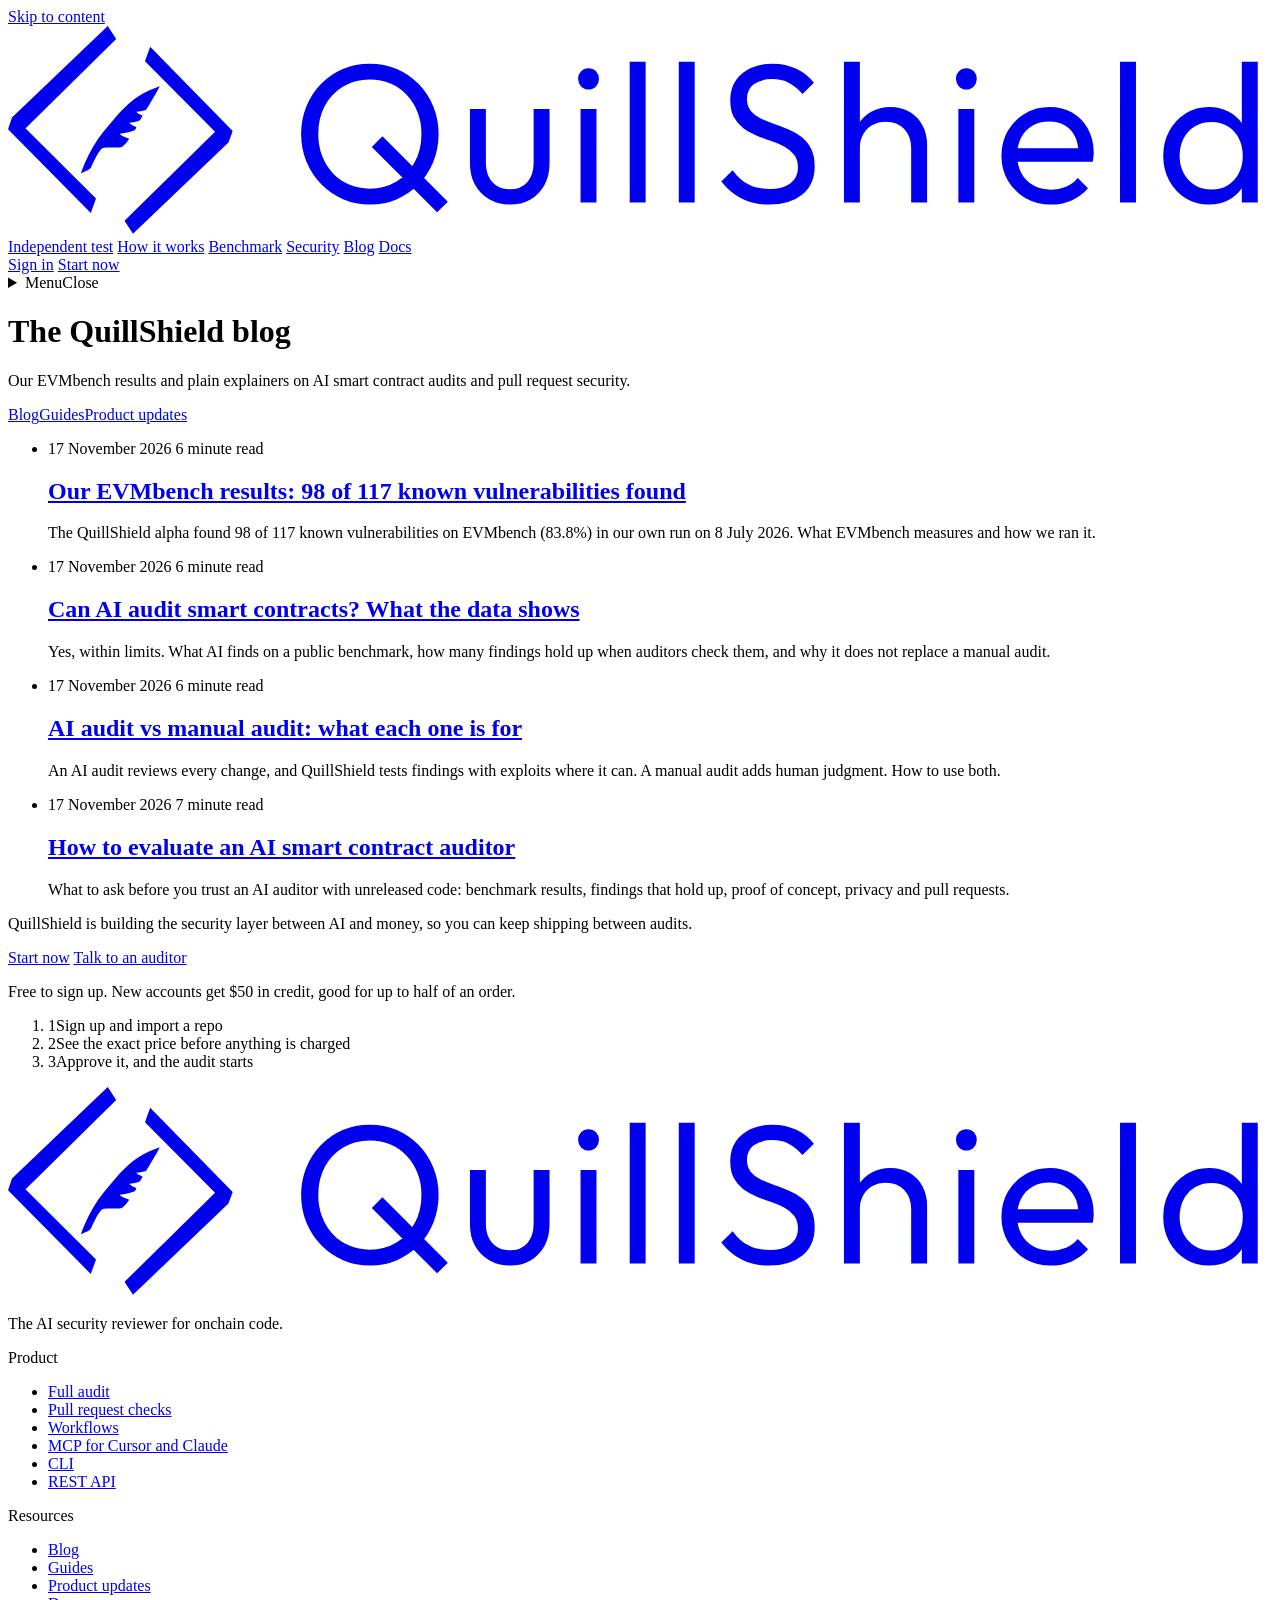
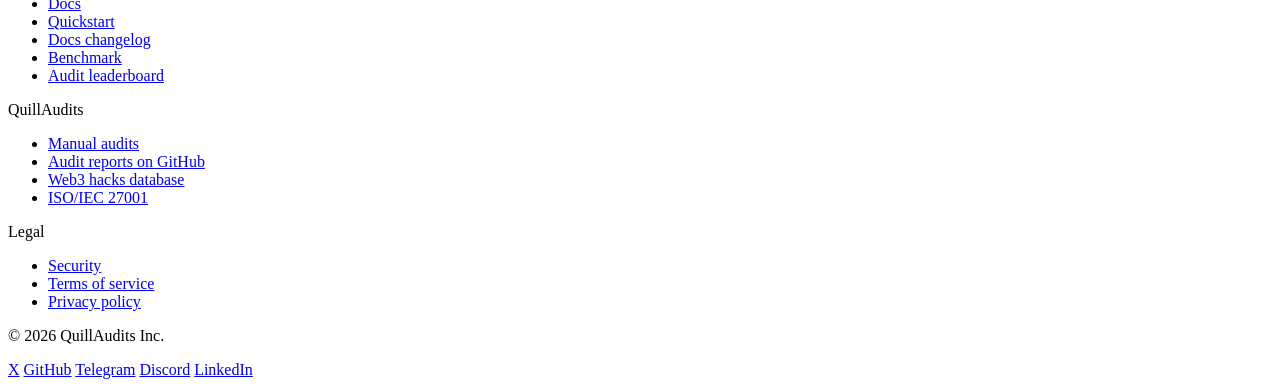
==== blog/index.html @ cb03ad5e "v12: add blog index and feed" ====
<!doctype html>
<html lang="en">
<head>
<meta charset="utf-8">
<meta name="viewport" content="width=device-width, initial-scale=1">
<title>QuillShield blog: benchmark results and security notes</title>
<meta name="description" content="Our EVMbench results and plain explainers on AI smart contract audits and pull request security, from the team that builds QuillShield.">
<link rel="canonical" href="https://shield.quillaudits.com/blog/">
<meta name="robots" content="noindex">
<meta name="color-scheme" content="light">
<meta name="theme-color" content="#103DD3">
<meta property="og:type" content="website">
<meta property="og:site_name" content="QuillShield">
<meta property="og:locale" content="en_US">
<meta property="og:url" content="https://shield.quillaudits.com/blog/">
<meta property="og:title" content="QuillShield blog: benchmark results and security notes">
<meta property="og:description" content="Our EVMbench results and plain explainers on AI smart contract audits and pull request security, from the team that builds QuillShield.">
<meta property="og:image" content="https://rkg-eth.github.io/quillshield/og.png">
<meta property="og:image:type" content="image/png">
<meta property="og:image:width" content="1200">
<meta property="og:image:height" content="630">
<meta property="og:image:alt" content="QuillShield. The AI security reviewer for onchain code. AI agents that review every pull request, starting from a full audit.">
<meta name="twitter:card" content="summary_large_image">
<meta name="twitter:site" content="@QuillAudits_AI">
<meta name="twitter:title" content="QuillShield blog: benchmark results and security notes">
<meta name="twitter:description" content="Our EVMbench results and plain explainers on AI smart contract audits and pull request security, from the team that builds QuillShield.">
<meta name="twitter:image" content="https://rkg-eth.github.io/quillshield/og.png">
<meta name="twitter:image:alt" content="QuillShield. The AI security reviewer for onchain code. AI agents that review every pull request, starting from a full audit.">
<link rel="alternate" type="application/atom+xml" title="QuillShield blog" href="../blog/feed.xml">
<link rel="icon" href="../favicon.svg" type="image/svg+xml">
<link rel="icon" href="../favicon.ico" sizes="32x32">
<link rel="apple-touch-icon" href="../apple-touch-icon.png">
<link rel="preload" href="../archivo.woff2" as="font" type="font/woff2" crossorigin>
<link rel="stylesheet" href="../site.css?v=174dc19c">
<script type="application/ld+json">{"@context":"https://schema.org","@graph":[{"@type":"Blog","@id":"https://shield.quillaudits.com/blog/#blog","name":"QuillShield blog","url":"https://shield.quillaudits.com/blog/","publisher":{"@type":"Organization","@id":"https://www.quillaudits.com/#organization","name":"QuillAudits","url":"https://www.quillaudits.com/","logo":{"@type":"ImageObject","url":"https://www.quillaudits.com/logo/quillaudits-full.svg"}}}]}</script>
</head>
<body class="t-light">
<a class="skip" href="#main">Skip to content</a>

<header class="nav t-blue" id="nav">
  <div class="wrap nav__in">
    <a class="logo" href="../" aria-label="QuillShield home">
      <svg xmlns="http://www.w3.org/2000/svg" viewBox="0 0 146 24" fill="currentColor" role="img" aria-label="QuillShield"><path d="M25.4609 13.4607L14.4305 24L13.4551 22.5103L23.885 12.2317V12.1945L15.8187 4.07584L16.419 2.39999L25.9486 12.12L25.4609 13.4607Z"/><path d="M0.451573 10.5766L11.5151 0L12.4935 1.48966L2.03208 11.8055V11.8428L10.1604 19.9242L9.55829 21.6L0 11.9172L0.451573 10.5766Z"/><path d="M8.40918 17.04C8.52165 16.6432 8.67162 16.2861 8.82156 15.929C9.45892 14.5404 10.1251 13.3104 11.0624 12.1598C12.2996 10.6917 13.458 9.12869 15.0654 8.10365C15.7948 7.63846 16.7439 7.24918 17.5312 6.97145C17.4562 7.01112 17.5687 6.93178 17.5312 6.97145L17.1587 7.63846C16.6831 8.41385 16.3978 8.9954 15.9448 9.66015C15.9073 9.73949 15.8698 9.73949 15.7948 9.73949C15.4949 9.81884 15.1575 9.8982 14.8201 9.8982C14.9326 10.0569 15.12 10.1363 15.27 10.2156C15.345 10.2553 15.4949 10.2553 15.5324 10.3743C15.5324 10.4537 15.4199 10.5727 15.3825 10.6521C15.3075 10.8504 15.1575 10.9695 14.9701 11.0091C14.6701 11.0885 14.3702 11.1679 14.0328 11.1679C14.0328 11.2472 14.0703 11.2472 14.1078 11.2869C14.2952 11.4456 14.5202 11.5646 14.7451 11.644C14.8201 11.6837 14.8201 11.7233 14.7826 11.8027C14.7076 12.0011 14.5576 12.0804 14.3702 12.1201C13.8828 12.2788 13.3954 12.3978 12.908 12.4375H12.8706C12.983 12.5565 13.0955 12.6359 13.208 12.7153C13.4329 12.8343 13.6579 12.9136 13.9203 12.993C13.9578 12.993 13.9953 13.0327 13.9578 13.0723C13.7703 13.3501 13.5829 13.6278 13.3205 13.8262C13.133 14.0246 12.908 14.0246 12.6456 14.0246H11.7833C11.5584 14.0246 11.3335 14.0246 11.1085 14.0642C10.921 14.1039 10.7711 14.1833 10.6586 14.342C10.2837 14.7784 10.0588 15.3339 9.79634 15.8497L9.68386 16.0877C9.60887 16.4052 9.42142 16.5639 9.15898 16.6829C8.93405 16.7226 8.67162 16.8813 8.40918 17.04Z"/><path d="M41.829 20.629Q40.145 20.629 38.696 20.001Q37.246 19.372 36.158 18.252Q35.07 17.131 34.462 15.648Q33.854 14.165 33.854 12.465Q33.854 10.756 34.458 9.285Q35.062 7.814 36.142 6.702Q37.223 5.589 38.661 4.968Q40.1 4.347 41.783 4.347Q43.466 4.347 44.909 4.968Q46.351 5.589 47.435 6.702Q48.518 7.814 49.126 9.296Q49.735 10.779 49.735 12.488Q49.735 14.188 49.131 15.671Q48.527 17.154 47.446 18.263Q46.366 19.372 44.931 20.001Q43.497 20.629 41.829 20.629ZM49.569 21.525 42.02 13.977 43.251 12.746 50.8 20.294ZM41.783 18.788Q43.529 18.788 44.87 17.97Q46.211 17.151 46.982 15.724Q47.754 14.297 47.754 12.465Q47.754 11.103 47.31 9.958Q46.867 8.813 46.065 7.964Q45.264 7.115 44.177 6.651Q43.091 6.188 41.783 6.188Q40.051 6.188 38.71 6.995Q37.369 7.802 36.602 9.218Q35.834 10.633 35.834 12.465Q35.834 13.828 36.278 14.991Q36.722 16.155 37.516 17.001Q38.311 17.847 39.404 18.318Q40.497 18.788 41.783 18.788Z M57.955 20.629Q56.623 20.629 55.576 20.024Q54.528 19.418 53.943 18.35Q53.357 17.281 53.357 15.873V9.58H55.198V15.794Q55.198 16.733 55.53 17.423Q55.862 18.113 56.489 18.492Q57.116 18.871 57.959 18.871Q59.243 18.871 59.977 18.043Q60.711 17.214 60.711 15.794V9.58H62.552V15.874Q62.552 17.283 61.966 18.358Q61.381 19.432 60.346 20.031Q59.31 20.629 57.955 20.629Z M66.131 20.4V9.58H67.972V20.4ZM67.047 7.333Q66.535 7.333 66.193 6.975Q65.851 6.617 65.851 6.105Q65.851 5.584 66.193 5.234Q66.535 4.885 67.047 4.885Q67.583 4.885 67.922 5.234Q68.261 5.584 68.261 6.105Q68.261 6.617 67.922 6.975Q67.583 7.333 67.047 7.333Z M71.809 20.4V4.118H73.65V20.4Z M77.479 20.4V4.118H79.319V20.4Z M87.914 20.629Q86.056 20.629 84.728 19.938Q83.4 19.246 82.389 17.961L83.703 16.656Q84.479 17.746 85.507 18.293Q86.534 18.84 87.988 18.84Q89.454 18.84 90.351 18.187Q91.249 17.535 91.249 16.384Q91.249 15.471 90.824 14.894Q90.399 14.317 89.702 13.946Q89.005 13.576 88.17 13.287Q87.336 12.998 86.501 12.666Q85.667 12.333 84.97 11.834Q84.273 11.334 83.848 10.546Q83.423 9.757 83.423 8.538Q83.423 7.23 84.061 6.294Q84.699 5.358 85.804 4.852Q86.909 4.347 88.306 4.347Q89.852 4.347 91.07 4.948Q92.288 5.549 93.084 6.554L91.77 7.859Q91.048 7.003 90.21 6.57Q89.371 6.136 88.263 6.136Q86.935 6.136 86.143 6.737Q85.352 7.338 85.352 8.415Q85.352 9.259 85.777 9.783Q86.202 10.307 86.899 10.659Q87.596 11.011 88.431 11.299Q89.265 11.586 90.099 11.93Q90.934 12.273 91.631 12.799Q92.328 13.324 92.753 14.15Q93.178 14.976 93.178 16.232Q93.178 18.308 91.758 19.468Q90.338 20.629 87.914 20.629Z M104.323 20.4V14.074Q104.323 12.743 103.518 11.904Q102.712 11.065 101.41 11.065Q100.524 11.065 99.846 11.45Q99.168 11.835 98.783 12.511Q98.398 13.186 98.398 14.065L97.602 13.619Q97.602 12.385 98.165 11.425Q98.727 10.464 99.707 9.908Q100.688 9.351 101.927 9.351Q103.167 9.351 104.124 9.909Q105.082 10.467 105.623 11.453Q106.164 12.439 106.164 13.73V20.4ZM96.557 20.4V4.118H98.398V20.4Z M109.775 20.4V9.58H111.616V20.4ZM110.691 7.333Q110.179 7.333 109.837 6.975Q109.495 6.617 109.495 6.105Q109.495 5.584 109.837 5.234Q110.179 4.885 110.691 4.885Q111.226 4.885 111.566 5.234Q111.905 5.584 111.905 6.105Q111.905 6.617 111.566 6.975Q111.226 7.333 110.691 7.333Z M120.457 20.629Q118.834 20.629 117.543 19.893Q116.252 19.158 115.502 17.874Q114.752 16.59 114.752 14.981Q114.752 13.381 115.486 12.109Q116.22 10.836 117.488 10.094Q118.756 9.351 120.319 9.351Q121.811 9.351 122.956 10.031Q124.101 10.71 124.755 11.904Q125.409 13.098 125.409 14.635Q125.409 14.841 125.383 15.093Q125.357 15.345 125.297 15.671H116.043V14.134H124.31L123.645 14.709Q123.651 13.573 123.248 12.757Q122.844 11.941 122.094 11.493Q121.344 11.045 120.282 11.045Q119.166 11.045 118.331 11.531Q117.497 12.016 117.034 12.88Q116.572 13.745 116.572 14.921Q116.572 16.115 117.057 17.014Q117.543 17.912 118.427 18.409Q119.312 18.906 120.477 18.906Q121.418 18.906 122.217 18.565Q123.016 18.224 123.571 17.558L124.753 18.754Q123.986 19.659 122.863 20.144Q121.739 20.629 120.457 20.629Z M128.45 20.4V4.118H130.291V20.4Z M138.714 20.629Q137.217 20.629 136.024 19.887Q134.831 19.144 134.136 17.871Q133.441 16.599 133.441 15.01Q133.441 13.398 134.135 12.124Q134.829 10.851 136.025 10.101Q137.22 9.351 138.714 9.351Q139.93 9.351 140.917 9.85Q141.903 10.35 142.531 11.246Q143.159 12.142 143.254 13.324V16.647Q143.151 17.812 142.538 18.713Q141.926 19.613 140.937 20.121Q139.948 20.629 138.714 20.629ZM139.023 18.891Q140.099 18.891 140.908 18.392Q141.716 17.893 142.172 17.016Q142.627 16.138 142.627 14.998Q142.627 13.836 142.166 12.96Q141.705 12.084 140.894 11.586Q140.082 11.088 139.004 11.088Q137.927 11.088 137.105 11.588Q136.283 12.087 135.808 12.965Q135.333 13.843 135.333 14.99Q135.333 16.129 135.806 17.013Q136.278 17.897 137.115 18.394Q137.951 18.891 139.023 18.891ZM144.359 20.4H142.518V17.497L142.876 14.844L142.518 12.23V4.118H144.359Z"/></svg>
    </a>
    <nav class="nav__links" aria-label="Primary">
      <a href="../#findings">Independent test</a>
      <a href="../#how">How it works</a>
      <a href="../#benchmark">Benchmark</a>
      <a href="../#code">Security</a>
      <a href="../blog/" aria-current="page">Blog</a>
      <a class="ext" href="https://www.quillaudits.com/quillshield" target="_blank" rel="noopener" title="Opens in a new tab">Docs</a>
    </nav>
    <div class="nav__cta">
      <a class="nav__signin" href="https://shield.quillaudits.com/login">Sign in</a>
      <a class="btn btn--primary btn--sm" href="https://shield.quillaudits.com/register">Start now</a>
      <details class="menu">
        <summary><span class="menu__lab">Menu</span><span class="menu__lab menu__lab--x">Close</span></summary>
        <nav class="menu__panel" aria-label="Primary">
          <a class="menu__start" href="https://shield.quillaudits.com/register">Start now</a>
          <a href="../#findings">Independent test</a>
          <a href="../#how">How it works</a>
          <a href="../#benchmark">Benchmark</a>
          <a href="../#code">Security</a>
          <a href="../blog/" aria-current="page">Blog</a>
          <a class="ext" href="https://www.quillaudits.com/quillshield" target="_blank" rel="noopener" title="Opens in a new tab">Docs</a>
          <a class="ext" href="https://calendly.com/akshadh-a-quillaudits/30min" target="_blank" rel="noopener" title="Opens in a new tab">Talk to an auditor</a>
          <a class="menu__signin" href="https://shield.quillaudits.com/login">Sign in</a>
        </nav>
      </details>
    </div>
  </div>
</header>
<script>
(function(){
  var d=document, m=d.querySelector('.menu');
  if(!m){return}
  var s=m.querySelector('summary');
  function shut(back){if(m.open){m.open=false;if(back){s.focus()}}}
  /* the phone menu closes after a choice, on Escape, on a press outside it and when focus leaves it */
  m.addEventListener('click',function(e){if(e.target.closest('.menu__panel a')){shut()}});
  d.addEventListener('keydown',function(e){if(e.key==='Escape'&&m.open){shut(true)}});
  d.addEventListener('pointerdown',function(e){if(m.open&&!m.contains(e.target)){shut()}});
  m.addEventListener('focusout',function(e){if(m.open&&e.relatedTarget&&!m.contains(e.relatedTarget)){shut()}});
  /* a table or a code block is a Tab stop only while it scrolls sideways */
  d.addEventListener('DOMContentLoaded',function(){
    var sc=[].slice.call(d.querySelectorAll('.tscroll,.prose pre'));
    function tab(){sc.forEach(function(x){if(x.scrollWidth>x.clientWidth+1){x.setAttribute('tabindex','0')}else{x.removeAttribute('tabindex')}})}
    if(sc.length){tab();window.addEventListener('resize',tab);if(d.fonts&&d.fonts.ready){d.fonts.ready.then(tab)}}
  });
})();
</script>

<main id="main">
<header class="phead t-blue">
  <div class="wrap">
    <h1>The QuillShield blog</h1>
    <p class="lede">Our EVMbench results and plain explainers on AI smart contract audits and pull request security.</p>
  </div>
</header>
<div class="list">
  <div class="wrap">
    <nav class="switch" aria-label="Blog, guides and product updates"><a class="tlink" href="../blog/" aria-current="page">Blog</a><a class="tlink" href="../guides/">Guides</a><a class="tlink" href="../updates/">Product updates</a></nav>
    <ul class="rows">
      <li class="row rail"><p class="rail__k row__k"><time datetime="2026-11-17">17 November 2026</time> <span class="row__m">6 minute read</span></p><div class="rail__b"><h2 class="row__t"><a href="../blog/evmbench-results/"><span>Our EVMbench results: 98&nbsp;of&nbsp;117 known vulnerabilities found</span></a></h2><p class="row__s">The QuillShield alpha found 98 of 117 known vulnerabilities on EVMbench (83.8%) in our own run on 8 July 2026. What EVMbench measures and how we ran it.</p></div></li>
      <li class="row rail"><p class="rail__k row__k"><time datetime="2026-11-17">17 November 2026</time> <span class="row__m">6 minute read</span></p><div class="rail__b"><h2 class="row__t"><a href="../blog/can-ai-audit-smart-contracts/"><span>Can AI audit smart contracts? What the data shows</span></a></h2><p class="row__s">Yes, within limits. What AI finds on a public benchmark, how many findings hold up when auditors check them, and why it does not replace a manual audit.</p></div></li>
      <li class="row rail"><p class="rail__k row__k"><time datetime="2026-11-17">17 November 2026</time> <span class="row__m">6 minute read</span></p><div class="rail__b"><h2 class="row__t"><a href="../blog/ai-audit-vs-manual-audit/"><span>AI audit vs manual audit: what each one is for</span></a></h2><p class="row__s">An AI audit reviews every change, and QuillShield tests findings with exploits where it can. A manual audit adds human judgment. How to use both.</p></div></li>
      <li class="row rail"><p class="rail__k row__k"><time datetime="2026-11-17">17 November 2026</time> <span class="row__m">7 minute read</span></p><div class="rail__b"><h2 class="row__t"><a href="../blog/evaluate-ai-smart-contract-auditor/"><span>How to evaluate an AI smart contract auditor</span></a></h2><p class="row__s">What to ask before you trust an AI auditor with unreleased code: benchmark results, findings that hold up, proof of concept, privacy and pull requests.</p></div></li>
    </ul>
  </div>
</div>
<section class="sec sec--band close t-dark" aria-label="Get started">
  <div class="wrap close__grid">
    <div class="close__main">
      <p class="close__t">QuillShield is building the security layer between AI and money, so you can keep shipping between audits.</p>
      <div class="close__cta">
        <a class="btn btn--primary" href="https://shield.quillaudits.com/register">Start now</a>
        <a class="btn btn--ghost ext" href="https://calendly.com/akshadh-a-quillaudits/30min" target="_blank" rel="noopener" title="Opens in a new tab">Talk to an auditor</a>
      </div>
      <p class="close__note">Free to sign up. New accounts get $50 in credit, good for up to half of an order.</p>
    </div>
    <ol class="start" aria-label="How to start">
      <li><span class="start__n num">1</span><span>Sign up and import a repo</span></li>
      <li><span class="start__n num">2</span><span>See the exact price before anything is charged</span></li>
      <li><span class="start__n num">3</span><span>Approve it, and the audit starts</span></li>
    </ol>
  </div>
</section>
</main>

<footer class="foot t-dark">
  <div class="wrap">
    <nav class="foot__top" aria-label="Footer">
      <div class="foot__brand">
        <a class="logo" href="../" aria-label="QuillShield home">
          <svg xmlns="http://www.w3.org/2000/svg" viewBox="0 0 146 24" fill="currentColor" aria-hidden="true"><path d="M25.4609 13.4607L14.4305 24L13.4551 22.5103L23.885 12.2317V12.1945L15.8187 4.07584L16.419 2.39999L25.9486 12.12L25.4609 13.4607Z"/><path d="M0.451573 10.5766L11.5151 0L12.4935 1.48966L2.03208 11.8055V11.8428L10.1604 19.9242L9.55829 21.6L0 11.9172L0.451573 10.5766Z"/><path d="M8.40918 17.04C8.52165 16.6432 8.67162 16.2861 8.82156 15.929C9.45892 14.5404 10.1251 13.3104 11.0624 12.1598C12.2996 10.6917 13.458 9.12869 15.0654 8.10365C15.7948 7.63846 16.7439 7.24918 17.5312 6.97145C17.4562 7.01112 17.5687 6.93178 17.5312 6.97145L17.1587 7.63846C16.6831 8.41385 16.3978 8.9954 15.9448 9.66015C15.9073 9.73949 15.8698 9.73949 15.7948 9.73949C15.4949 9.81884 15.1575 9.8982 14.8201 9.8982C14.9326 10.0569 15.12 10.1363 15.27 10.2156C15.345 10.2553 15.4949 10.2553 15.5324 10.3743C15.5324 10.4537 15.4199 10.5727 15.3825 10.6521C15.3075 10.8504 15.1575 10.9695 14.9701 11.0091C14.6701 11.0885 14.3702 11.1679 14.0328 11.1679C14.0328 11.2472 14.0703 11.2472 14.1078 11.2869C14.2952 11.4456 14.5202 11.5646 14.7451 11.644C14.8201 11.6837 14.8201 11.7233 14.7826 11.8027C14.7076 12.0011 14.5576 12.0804 14.3702 12.1201C13.8828 12.2788 13.3954 12.3978 12.908 12.4375H12.8706C12.983 12.5565 13.0955 12.6359 13.208 12.7153C13.4329 12.8343 13.6579 12.9136 13.9203 12.993C13.9578 12.993 13.9953 13.0327 13.9578 13.0723C13.7703 13.3501 13.5829 13.6278 13.3205 13.8262C13.133 14.0246 12.908 14.0246 12.6456 14.0246H11.7833C11.5584 14.0246 11.3335 14.0246 11.1085 14.0642C10.921 14.1039 10.7711 14.1833 10.6586 14.342C10.2837 14.7784 10.0588 15.3339 9.79634 15.8497L9.68386 16.0877C9.60887 16.4052 9.42142 16.5639 9.15898 16.6829C8.93405 16.7226 8.67162 16.8813 8.40918 17.04Z"/><path d="M41.829 20.629Q40.145 20.629 38.696 20.001Q37.246 19.372 36.158 18.252Q35.07 17.131 34.462 15.648Q33.854 14.165 33.854 12.465Q33.854 10.756 34.458 9.285Q35.062 7.814 36.142 6.702Q37.223 5.589 38.661 4.968Q40.1 4.347 41.783 4.347Q43.466 4.347 44.909 4.968Q46.351 5.589 47.435 6.702Q48.518 7.814 49.126 9.296Q49.735 10.779 49.735 12.488Q49.735 14.188 49.131 15.671Q48.527 17.154 47.446 18.263Q46.366 19.372 44.931 20.001Q43.497 20.629 41.829 20.629ZM49.569 21.525 42.02 13.977 43.251 12.746 50.8 20.294ZM41.783 18.788Q43.529 18.788 44.87 17.97Q46.211 17.151 46.982 15.724Q47.754 14.297 47.754 12.465Q47.754 11.103 47.31 9.958Q46.867 8.813 46.065 7.964Q45.264 7.115 44.177 6.651Q43.091 6.188 41.783 6.188Q40.051 6.188 38.71 6.995Q37.369 7.802 36.602 9.218Q35.834 10.633 35.834 12.465Q35.834 13.828 36.278 14.991Q36.722 16.155 37.516 17.001Q38.311 17.847 39.404 18.318Q40.497 18.788 41.783 18.788Z M57.955 20.629Q56.623 20.629 55.576 20.024Q54.528 19.418 53.943 18.35Q53.357 17.281 53.357 15.873V9.58H55.198V15.794Q55.198 16.733 55.53 17.423Q55.862 18.113 56.489 18.492Q57.116 18.871 57.959 18.871Q59.243 18.871 59.977 18.043Q60.711 17.214 60.711 15.794V9.58H62.552V15.874Q62.552 17.283 61.966 18.358Q61.381 19.432 60.346 20.031Q59.31 20.629 57.955 20.629Z M66.131 20.4V9.58H67.972V20.4ZM67.047 7.333Q66.535 7.333 66.193 6.975Q65.851 6.617 65.851 6.105Q65.851 5.584 66.193 5.234Q66.535 4.885 67.047 4.885Q67.583 4.885 67.922 5.234Q68.261 5.584 68.261 6.105Q68.261 6.617 67.922 6.975Q67.583 7.333 67.047 7.333Z M71.809 20.4V4.118H73.65V20.4Z M77.479 20.4V4.118H79.319V20.4Z M87.914 20.629Q86.056 20.629 84.728 19.938Q83.4 19.246 82.389 17.961L83.703 16.656Q84.479 17.746 85.507 18.293Q86.534 18.84 87.988 18.84Q89.454 18.84 90.351 18.187Q91.249 17.535 91.249 16.384Q91.249 15.471 90.824 14.894Q90.399 14.317 89.702 13.946Q89.005 13.576 88.17 13.287Q87.336 12.998 86.501 12.666Q85.667 12.333 84.97 11.834Q84.273 11.334 83.848 10.546Q83.423 9.757 83.423 8.538Q83.423 7.23 84.061 6.294Q84.699 5.358 85.804 4.852Q86.909 4.347 88.306 4.347Q89.852 4.347 91.07 4.948Q92.288 5.549 93.084 6.554L91.77 7.859Q91.048 7.003 90.21 6.57Q89.371 6.136 88.263 6.136Q86.935 6.136 86.143 6.737Q85.352 7.338 85.352 8.415Q85.352 9.259 85.777 9.783Q86.202 10.307 86.899 10.659Q87.596 11.011 88.431 11.299Q89.265 11.586 90.099 11.93Q90.934 12.273 91.631 12.799Q92.328 13.324 92.753 14.15Q93.178 14.976 93.178 16.232Q93.178 18.308 91.758 19.468Q90.338 20.629 87.914 20.629Z M104.323 20.4V14.074Q104.323 12.743 103.518 11.904Q102.712 11.065 101.41 11.065Q100.524 11.065 99.846 11.45Q99.168 11.835 98.783 12.511Q98.398 13.186 98.398 14.065L97.602 13.619Q97.602 12.385 98.165 11.425Q98.727 10.464 99.707 9.908Q100.688 9.351 101.927 9.351Q103.167 9.351 104.124 9.909Q105.082 10.467 105.623 11.453Q106.164 12.439 106.164 13.73V20.4ZM96.557 20.4V4.118H98.398V20.4Z M109.775 20.4V9.58H111.616V20.4ZM110.691 7.333Q110.179 7.333 109.837 6.975Q109.495 6.617 109.495 6.105Q109.495 5.584 109.837 5.234Q110.179 4.885 110.691 4.885Q111.226 4.885 111.566 5.234Q111.905 5.584 111.905 6.105Q111.905 6.617 111.566 6.975Q111.226 7.333 110.691 7.333Z M120.457 20.629Q118.834 20.629 117.543 19.893Q116.252 19.158 115.502 17.874Q114.752 16.59 114.752 14.981Q114.752 13.381 115.486 12.109Q116.22 10.836 117.488 10.094Q118.756 9.351 120.319 9.351Q121.811 9.351 122.956 10.031Q124.101 10.71 124.755 11.904Q125.409 13.098 125.409 14.635Q125.409 14.841 125.383 15.093Q125.357 15.345 125.297 15.671H116.043V14.134H124.31L123.645 14.709Q123.651 13.573 123.248 12.757Q122.844 11.941 122.094 11.493Q121.344 11.045 120.282 11.045Q119.166 11.045 118.331 11.531Q117.497 12.016 117.034 12.88Q116.572 13.745 116.572 14.921Q116.572 16.115 117.057 17.014Q117.543 17.912 118.427 18.409Q119.312 18.906 120.477 18.906Q121.418 18.906 122.217 18.565Q123.016 18.224 123.571 17.558L124.753 18.754Q123.986 19.659 122.863 20.144Q121.739 20.629 120.457 20.629Z M128.45 20.4V4.118H130.291V20.4Z M138.714 20.629Q137.217 20.629 136.024 19.887Q134.831 19.144 134.136 17.871Q133.441 16.599 133.441 15.01Q133.441 13.398 134.135 12.124Q134.829 10.851 136.025 10.101Q137.22 9.351 138.714 9.351Q139.93 9.351 140.917 9.85Q141.903 10.35 142.531 11.246Q143.159 12.142 143.254 13.324V16.647Q143.151 17.812 142.538 18.713Q141.926 19.613 140.937 20.121Q139.948 20.629 138.714 20.629ZM139.023 18.891Q140.099 18.891 140.908 18.392Q141.716 17.893 142.172 17.016Q142.627 16.138 142.627 14.998Q142.627 13.836 142.166 12.96Q141.705 12.084 140.894 11.586Q140.082 11.088 139.004 11.088Q137.927 11.088 137.105 11.588Q136.283 12.087 135.808 12.965Q135.333 13.843 135.333 14.99Q135.333 16.129 135.806 17.013Q136.278 17.897 137.115 18.394Q137.951 18.891 139.023 18.891ZM144.359 20.4H142.518V17.497L142.876 14.844L142.518 12.23V4.118H144.359Z"/></svg>
        </a>
        <p class="foot__tag">The AI security reviewer for onchain code.</p>
      </div>
      <div>
        <p class="foot__h" id="fh-product">Product</p>
        <ul aria-labelledby="fh-product">
          <li><a class="ext" href="https://www.quillaudits.com/quillshield/guides/guides/run-an-audit" target="_blank" rel="noopener" title="Opens in a new tab">Full audit</a></li>
          <li><a class="ext" href="https://www.quillaudits.com/quillshield/guides/guides/ci-cd-checks" target="_blank" rel="noopener" title="Opens in a new tab">Pull request checks</a></li>
          <li><a class="ext" href="https://www.quillaudits.com/quillshield/guides/guides/workflows" target="_blank" rel="noopener" title="Opens in a new tab">Workflows</a></li>
          <li><a class="ext" href="https://www.quillaudits.com/quillshield/developers/mcp-for-cursor-and-claude" target="_blank" rel="noopener" title="Opens in a new tab">MCP for Cursor and Claude</a></li>
          <li><a class="ext" href="https://www.quillaudits.com/quillshield/developers/cli-install-and-init" target="_blank" rel="noopener" title="Opens in a new tab">CLI</a></li>
          <li><a class="ext" href="https://www.quillaudits.com/quillshield/developers/developers" target="_blank" rel="noopener" title="Opens in a new tab">REST API</a></li>
        </ul>
      </div>
      <div>
        <p class="foot__h" id="fh-resources">Resources</p>
        <ul aria-labelledby="fh-resources">
          <li><a href="../blog/">Blog</a></li>
          <li><a href="../guides/">Guides</a></li>
          <li><a href="../updates/">Product updates</a></li>
          <li><a class="ext" href="https://www.quillaudits.com/quillshield" target="_blank" rel="noopener" title="Opens in a new tab">Docs</a></li>
          <li><a class="ext" href="https://www.quillaudits.com/quillshield/guides/getting-started/quickstart" target="_blank" rel="noopener" title="Opens in a new tab">Quickstart</a></li>
          <li><a class="ext" href="https://www.quillaudits.com/quillshield/changelog" target="_blank" rel="noopener" title="Opens in a new tab">Docs changelog</a></li>
          <li><a href="../#benchmark">Benchmark</a></li>
          <li><a class="ext" href="https://www.quillaudits.com/leaderboard" target="_blank" rel="noopener" title="Opens in a new tab">Audit leaderboard</a></li>
        </ul>
      </div>
      <div>
        <p class="foot__h" id="fh-quillaudits">QuillAudits</p>
        <ul aria-labelledby="fh-quillaudits">
          <li><a class="ext" href="https://www.quillaudits.com/smart-contract-audit" target="_blank" rel="noopener" title="Opens in a new tab">Manual audits</a></li>
          <li><a class="ext" href="https://github.com/Quillhash/QuillAudit_smart_contract_audit_Reports" target="_blank" rel="noopener" title="Opens in a new tab">Audit reports on GitHub</a></li>
          <li><a class="ext" href="https://www.quillaudits.com/web3-hacks-database" target="_blank" rel="noopener" title="Opens in a new tab">Web3 hacks database</a></li>
          <li><a class="ext" href="https://www.quillaudits.com/blog/web3-security/quillaudits-iso-certified" target="_blank" rel="noopener" title="Opens in a new tab">ISO/IEC 27001</a></li>
        </ul>
      </div>
      <div>
        <p class="foot__h" id="fh-legal">Legal</p>
        <ul aria-labelledby="fh-legal">
          <li><a href="../#code">Security</a></li>
          <li><a class="ext" href="https://shield.quillaudits.com/terms" target="_blank" rel="noopener" title="Opens in a new tab">Terms of service</a></li>
          <li><a class="ext" href="https://shield.quillaudits.com/privacy" target="_blank" rel="noopener" title="Opens in a new tab">Privacy policy</a></li>
        </ul>
      </div>
    </nav>
    <div class="foot__bot">
      <p>© 2026 QuillAudits Inc.</p>
      <div class="foot__soc">
        <a class="ext xs" href="https://x.com/QuillAudits_AI" target="_blank" rel="noopener" title="Opens in a new tab">X</a>
        <a class="ext" href="https://github.com/quillaudits" target="_blank" rel="noopener" title="Opens in a new tab">GitHub</a>
        <a class="ext" href="https://telegram.me/quillaudits" target="_blank" rel="noopener" title="Opens in a new tab">Telegram</a>
        <a class="ext" href="https://discord.gg/C6M2eQZagw" target="_blank" rel="noopener" title="Opens in a new tab">Discord</a>
        <a class="ext" href="https://www.linkedin.com/company/quillaudits" target="_blank" rel="noopener" title="Opens in a new tab">LinkedIn</a>
      </div>
    </div>
  </div>
</footer>
</body>
</html>
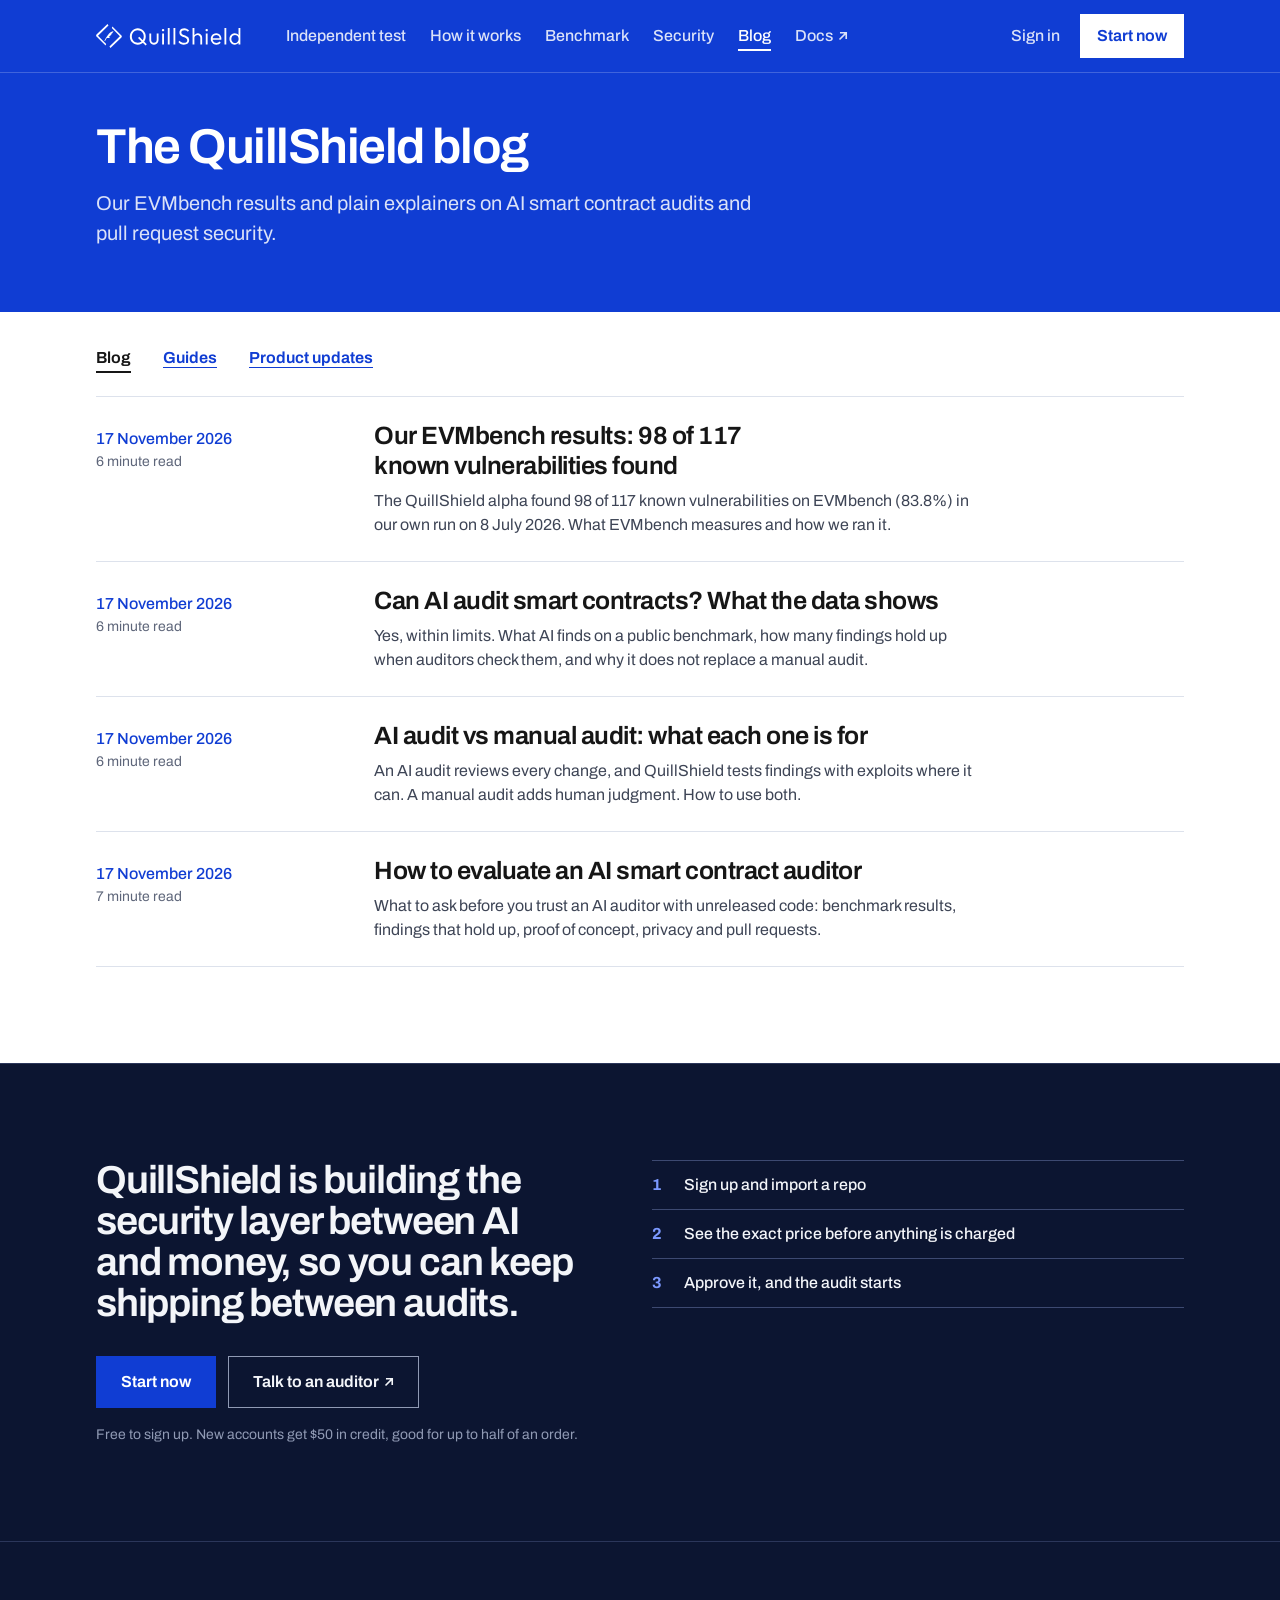
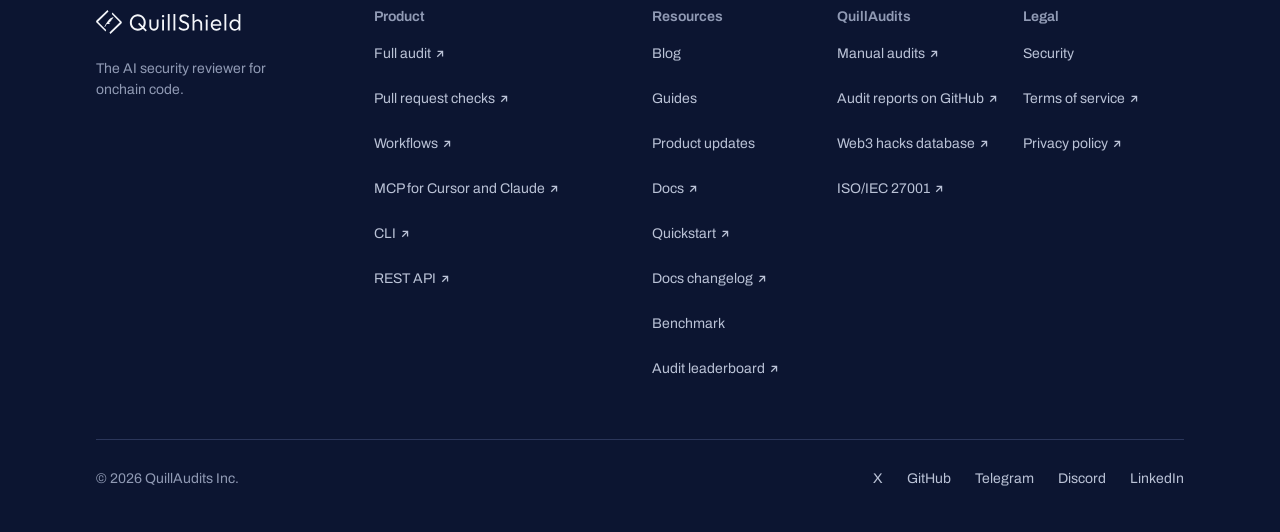
==== commit 076f5f37: "audit fixes: blog index" ====
--- a/blog/index.html
+++ b/blog/index.html
@@ -31,7 +31,7 @@
 <link rel="icon" href="../favicon.ico" sizes="32x32">
 <link rel="apple-touch-icon" href="../apple-touch-icon.png">
 <link rel="preload" href="../archivo.woff2" as="font" type="font/woff2" crossorigin>
-<link rel="stylesheet" href="../site.css?v=174dc19c">
+<link rel="stylesheet" href="../site.css?v=025e8105">
 <script type="application/ld+json">{"@context":"https://schema.org","@graph":[{"@type":"Blog","@id":"https://shield.quillaudits.com/blog/#blog","name":"QuillShield blog","url":"https://shield.quillaudits.com/blog/","publisher":{"@type":"Organization","@id":"https://www.quillaudits.com/#organization","name":"QuillAudits","url":"https://www.quillaudits.com/","logo":{"@type":"ImageObject","url":"https://www.quillaudits.com/logo/quillaudits-full.svg"}}}]}</script>
 </head>
 <body class="t-light">
--- a/site.css
+++ b/site.css
@@ -0,0 +1,670 @@
+@font-face{font-family:"Archivo";src:url("archivo.woff2") format("woff2");font-weight:100 900;font-style:normal;font-display:swap}
+
+/* ---------- tokens ---------- */
+:root{
+  color-scheme:light;
+  /* brand: the same on every surface */
+  --core:#103DD3;--core-hover:#2A55EA;--crit:#D31E23;
+  --on-core:#FFFFFF;--on-core-2:#DBE2F8;--core-track:#4064DC;--core-soft:#93A8EB;
+  /* type: one scale, ratio 1.25 from 16px, plus 14px for small text */
+  --step--1:.875rem;--step-0:1rem;--step-1:1.25rem;--step-2:1.5625rem;--step-3:1.9375rem;--step-4:2.4375rem;--step-5:3.0625rem;--step-6:3.8125rem;
+  --fs-h1:var(--step-6);--fs-title:var(--step-5);--fs-h2:var(--step-4);--fs-pull:var(--step-3);--fs-num:var(--step-5);
+  --w-body:400;--w-medium:500;--w-strong:640;--w-num:700;
+  --lh-tight:1;--lh-display:1.05;--lh-head:1.2;--lh-ui:1.3;--lh-body:1.5;--lh-code:1.7;
+  --track-display:-.03em;--track-head:-.02em;--track-sub:-.01em;
+  /* space: 4px base */
+  --sp-1:4px;--sp-2:8px;--sp-3:12px;--sp-4:16px;--sp-5:24px;--sp-6:32px;--sp-7:48px;--sp-8:64px;--sp-9:96px;
+  /* layout */
+  --max:1248px;--pad:var(--sp-9);--section:var(--sp-9);--gutter:var(--sp-5);--nav-h:72px;
+  --mono:ui-monospace,"SF Mono",SFMono-Regular,Menlo,Consolas,"Liberation Mono",monospace;
+  --arrow:url("data:image/svg+xml,%3Csvg xmlns='http://www.w3.org/2000/svg' viewBox='0 0 10 10'%3E%3Cpath d='M2 1h7v7H7.4V3.7L2.1 9 1 7.9 6.3 2.6H2z'/%3E%3C/svg%3E");
+}
+@media (max-width:1240px){:root{--pad:var(--sp-7)}}
+@media (max-width:1100px){:root{--fs-h1:var(--step-5);--fs-title:var(--step-4);--fs-h2:var(--step-3);--fs-num:var(--step-4);--section:var(--sp-8)}}
+@media (max-width:760px){:root{--fs-h1:var(--step-4);--fs-title:var(--step-3);--fs-pull:var(--step-2);--fs-num:var(--step-4);--pad:var(--sp-5);--nav-h:64px}}
+
+/* ---------- surfaces: every section picks one of four, and components read the same names on all of them ---------- */
+.t-light,.t-tint{--bg:#FFFFFF;--surface:#F3F5FA;--surface-2:#E9EDF6;--line:#DDE2EC;--line-2:#C3CAD9;--line-3:#8A93A8;--text:#161616;--text-2:#3E4556;--text-3:#5E667A;--data:#103DD3;--good:#0B7A4B;--bad:#C2181D;--btn:var(--core);--btn-text:#FFFFFF;--btn-hover:var(--core-hover)}
+.t-tint{--bg:#F3F5FA;--surface:#FFFFFF;--surface-2:#F3F5FA}
+.t-dark{--bg:#0C1531;--surface:#141E3D;--surface-2:#1C274A;--line:#2B365A;--line-2:#3D4971;--line-3:#5A6690;--text:#F3F5F9;--text-2:#BAC2D6;--text-3:#909AB4;--data:#7C99FF;--good:#4FCB8F;--bad:#FF7A7A;--btn:var(--core);--btn-text:#FFFFFF;--btn-hover:var(--core-hover)}
+.t-blue{--bg:#103DD3;--surface:#0D34B8;--surface-2:#0B2C9C;--line:#4064DC;--line-2:#6C88E6;--line-3:#93A8EB;--text:#FFFFFF;--text-2:#DBE2F8;--text-3:#C5CFF2;--data:#FFFFFF;--good:#FFFFFF;--bad:#FFFFFF;--btn:#FFFFFF;--btn-text:#103DD3;--btn-hover:#DBE2F8}
+.t-light,.t-tint,.t-dark,.t-blue{background:var(--bg);color:var(--text-2)}
+
+/* ---------- base ---------- */
+*,*::before,*::after{box-sizing:border-box}
+html{-webkit-text-size-adjust:100%;text-size-adjust:100%;scroll-padding-top:var(--nav-h)}
+body{display:flex;flex-direction:column;min-height:100vh;min-height:100dvh;margin:0;font-family:"Archivo","Helvetica Neue",Arial,sans-serif;font-size:var(--step-0);font-weight:var(--w-body);line-height:var(--lh-body);-webkit-font-smoothing:antialiased;-moz-osx-font-smoothing:grayscale}
+h1,h2,h3,p,ul,ol,figure,blockquote,pre{margin:0;padding:0}
+ul,ol{list-style:none}
+p,li,summary,blockquote,figcaption{text-wrap:pretty}
+svg{display:block}
+a{color:inherit}
+:focus-visible{outline:2px solid var(--data);outline-offset:3px}
+.bench :focus-visible{outline-color:var(--on-core)}
+/* a short page still fills the screen: main takes the spare height, and a page that is only a header band lets the band take it */
+main{flex:1 0 auto;display:flex;flex-direction:column}
+main > .phead:only-child{flex:1 0 auto}
+.skip{position:absolute;left:-9999px;top:0}
+.skip:focus{left:var(--sp-4);top:var(--sp-4);z-index:100;background:var(--text);color:var(--bg);padding:var(--sp-3) var(--sp-4)}
+.wrap{width:100%;max-width:calc(var(--max) + 2 * var(--pad));margin:0 auto;padding-left:var(--pad);padding-right:var(--pad)}
+.sec{padding:var(--section) 0}
+.sec--line{border-top:1px solid var(--line)}
+.sec--band{border-top:1px solid var(--line);border-bottom:1px solid var(--line)}
+.h2{font-size:var(--fs-h2);line-height:var(--lh-display);letter-spacing:var(--track-display);font-weight:var(--w-strong);color:var(--text);max-width:20em;text-wrap:balance}
+.lede{margin-top:var(--sp-4);font-size:var(--step-1);line-height:var(--lh-body);max-width:34em}
+.h3{font-size:var(--step-1);line-height:var(--lh-ui);letter-spacing:var(--track-sub);font-weight:var(--w-strong);color:var(--text);text-wrap:balance}
+.num{font-variant-numeric:tabular-nums lining-nums}
+.nb{white-space:nowrap}
+.mono{font-family:var(--mono);font-size:var(--step--1)}
+.muted{color:var(--text-3)}
+.pm{position:relative;flex:none;width:14px;height:14px}
+.pm::before,.pm::after{content:"";position:absolute;left:0;right:0;top:6px;height:2px;background:currentColor}
+.pm::after{transform:rotate(90deg)}
+details[open] > summary .pm::after{display:none}
+
+/* ---------- links and buttons ---------- */
+.ext::after{content:"";display:inline-block;vertical-align:baseline;width:.62em;height:.62em;margin-left:.34em;background:currentColor;-webkit-mask:var(--arrow) center/contain no-repeat;mask:var(--arrow) center/contain no-repeat;flex:none}
+.btn{display:inline-flex;align-items:center;justify-content:center;min-height:52px;padding:0 var(--sp-5);font-family:inherit;font-size:var(--step-0);font-weight:var(--w-strong);text-decoration:none;border:1px solid transparent;white-space:nowrap}
+.btn:active{transform:translateY(1px)}
+.btn--primary{background:var(--btn);color:var(--btn-text)}
+.btn--primary:hover{background:var(--btn-hover)}
+.btn--ghost{border-color:var(--text-3);color:var(--text)}
+.btn--ghost:hover{border-color:var(--text);background:var(--surface)}
+.btn--sm{min-height:44px;padding:0 var(--sp-4)}
+.tlink{display:inline-flex;align-items:center;min-height:44px;font-weight:var(--w-strong);color:var(--data);text-decoration:underline;text-underline-offset:4px;text-decoration-thickness:1px}
+.tlink:hover{text-decoration-thickness:2px}
+
+/* ---------- nav ---------- */
+.nav{position:sticky;top:0;z-index:50;background:var(--bg);border-bottom:1px solid var(--line);color:var(--text)}
+.nav__in{display:flex;align-items:center;min-height:var(--nav-h)}
+.logo{display:inline-flex;align-items:center;min-height:44px;color:var(--text);text-decoration:none}
+.logo svg{height:24px;width:auto}
+.nav__links{display:flex;margin-left:var(--sp-6)}
+.nav__links a{display:inline-flex;align-items:center;min-height:44px;padding:0 var(--sp-3);font-weight:var(--w-medium);color:var(--text-2);text-decoration:none}
+.nav__links a:hover{color:var(--text)}
+.nav__cta{margin-left:auto;display:flex;align-items:center;gap:var(--sp-2)}
+.nav__signin{display:inline-flex;align-items:center;min-height:44px;padding:0 var(--sp-3);font-weight:var(--w-medium);color:var(--text-2);text-decoration:none}
+.nav__signin:hover{color:var(--text)}
+.menu{display:none;position:relative}
+.menu summary{list-style:none;display:inline-grid;align-items:center;justify-items:center;min-height:44px;padding:0 var(--sp-4);border:1px solid var(--text-3);font-weight:var(--w-medium);color:var(--text);cursor:pointer}
+.menu summary::-webkit-details-marker{display:none}
+/* "Menu" and "Close" share one cell, so the button keeps its width when the word changes */
+.menu__lab{grid-area:1 / 1}
+.menu__lab--x,.menu[open] .menu__lab{visibility:hidden}
+.menu[open] .menu__lab--x{visibility:visible}
+.menu__panel{position:absolute;right:0;top:calc(100% + var(--sp-3));min-width:248px;max-height:calc(100vh - var(--nav-h) - var(--sp-5));max-height:calc(100dvh - var(--nav-h) - var(--sp-5));overflow-y:auto;overscroll-behavior:contain;background:var(--surface);border:1px solid var(--line-2);padding:var(--sp-2) 0}
+.menu__panel a{display:flex;align-items:center;min-height:48px;padding:0 var(--sp-5);font-weight:var(--w-medium);color:var(--text);text-decoration:none}
+.menu__panel a:hover{background:var(--surface-2)}
+/* the menu lists "Start now" and "Sign in" only at the widths where the bar has dropped them */
+.menu__panel .menu__start,.menu__panel .menu__signin{display:none}
+
+/* ---------- hero ---------- */
+.hero{padding:var(--sp-8) 0 var(--sp-9)}
+.hero__grid{display:grid;grid-template-columns:repeat(12,minmax(0,1fr));column-gap:var(--gutter);align-items:start}
+.hero__copy{grid-column:1 / span 5}
+.hero__panel{grid-column:6 / span 7}
+.hero h1{font-size:var(--fs-h1);line-height:var(--lh-display);letter-spacing:var(--track-display);font-weight:var(--w-strong);color:var(--text);text-wrap:balance}
+.hero__sub{margin-top:var(--sp-5);font-size:var(--step-1);line-height:var(--lh-body);color:var(--text-2);max-width:26em}
+.hero__cta{display:flex;flex-wrap:wrap;gap:var(--sp-3);margin-top:var(--sp-6)}
+.hero__note,.close__note{margin-top:var(--sp-4);font-size:var(--step--1);color:var(--text-3);text-wrap:balance}
+.hero__alt{margin-top:var(--sp-2)}
+.hero__cap{margin:0 0 var(--sp-3);font-size:var(--step--1);color:var(--text-2)}
+
+/* ---------- audit panel ---------- */
+.audit{--sev:72px;background:var(--surface);border:1px solid var(--line);color:var(--text)}
+.audit__head{display:flex;justify-content:space-between;align-items:flex-start;gap:var(--sp-4);padding:var(--sp-4) var(--sp-5);border-bottom:1px solid var(--line)}
+.audit__title{font-size:var(--step-1);line-height:var(--lh-ui);letter-spacing:var(--track-sub);font-weight:var(--w-strong)}
+.audit__kind{font-size:var(--step--1);color:var(--text-3)}
+.audit__state{display:inline-grid;justify-items:end;align-items:baseline;padding-top:var(--sp-1);font-size:var(--step--1);font-weight:var(--w-strong);color:var(--good);white-space:nowrap}
+/* the finished and the running wording share one cell, so nothing moves when one replaces the other.
+   The running words come from data-run, so the HTML holds only the finished state */
+.audit__state > *,.poc > *{grid-area:1 / 1}
+.s-run{display:inline-flex;align-items:center;gap:var(--sp-2);visibility:hidden;color:var(--data)}
+.s-run::after,.p-run::after{content:attr(data-run)}
+/* four equal shares, and no stat is ever narrower than its own words, so no number or label breaks */
+.audit__stats{display:grid;grid-template-columns:repeat(4,minmax(max-content,1fr));border-bottom:1px solid var(--line)}
+.audit__stat{padding:var(--sp-3) var(--sp-4) var(--sp-4) var(--sp-5);border-left:1px solid var(--line)}
+.audit__stat:first-child{border-left:0}
+.audit__n{font-size:var(--step-3);line-height:var(--lh-head);letter-spacing:var(--track-head);font-weight:var(--w-num);color:var(--text);white-space:nowrap}
+.audit__l{font-size:var(--step--1);line-height:var(--lh-ui);color:var(--text-3);white-space:nowrap}
+.frow{border-bottom:1px solid var(--line);transition:opacity .28s ease,transform .28s ease}
+.audit__rows li:last-child .frow{border-bottom:0}
+/* severity, the first line of the title and the proof result share one baseline; the plus sits on that line */
+.frow summary{display:grid;grid-template-columns:var(--sev) minmax(0,1fr) auto 14px;column-gap:var(--sp-4);align-items:baseline;min-height:48px;padding:var(--sp-3) var(--sp-5);list-style:none;cursor:pointer}
+.frow summary::-webkit-details-marker{display:none}
+.frow summary:hover{background:var(--surface-2)}
+.frow .pm{align-self:start;margin-top:var(--sp-2)}
+.sev{display:inline-flex;align-items:center;justify-content:center;padding:var(--sp-1) var(--sp-2);border:1px solid transparent;font-size:var(--step--1);line-height:var(--lh-ui);font-weight:var(--w-strong);white-space:nowrap}
+.sev--critical{background:var(--crit);color:var(--on-core)}
+.sev--medium{border-color:var(--text-3);color:var(--text)}
+/* on a phone a closed row shows two lines of its title and an open row all of it. From 761px every title shows in full */
+.frow__t{font-size:var(--step-0);line-height:var(--lh-ui);font-weight:var(--w-medium);color:var(--text);display:-webkit-box;-webkit-box-orient:vertical;-webkit-line-clamp:2;overflow:hidden}
+.frow[open] .frow__t{display:block}
+@media (min-width:761px){.frow__t{display:block;overflow:visible}}
+.frow__more{padding:0 var(--sp-5) var(--sp-3) calc(var(--sev) + var(--sp-4) + var(--sp-5));font-family:var(--mono);font-size:var(--step--1);color:var(--text-3)}
+.poc{display:inline-grid;justify-items:end;align-items:baseline;font-size:var(--step--1);font-weight:var(--w-strong);color:var(--good);white-space:nowrap}
+.p-run{visibility:hidden;color:var(--text-3);font-weight:var(--w-medium)}
+.tick{display:inline-block;vertical-align:-1px;margin-right:var(--sp-2)}
+.anim .audit:not(.is-done) .frow{opacity:0;transform:translateY(6px)}
+.anim .audit:not(.is-done) .frow.is-in{opacity:1;transform:none}
+.anim .audit:not(.is-done) .frow:not(.is-proved) .p-ok,.anim .audit:not(.is-done) .s-ok{opacity:0}
+.anim .audit:not(.is-done) .frow:not(.is-proved) .p-run,.anim .audit:not(.is-done) .s-run{visibility:visible}
+.anim .audit:not(.is-done) .audit__stat:last-child .audit__n{visibility:hidden}
+.dot{width:8px;height:8px;background:currentColor;display:inline-block}
+.anim .audit:not(.is-done) .dot{animation:blink 1s steps(2,start) infinite}
+@keyframes blink{50%{opacity:.25}}
+
+/* ---------- stat tiles ---------- */
+.stats__grid{display:grid;grid-template-columns:repeat(12,minmax(0,1fr));column-gap:var(--gutter)}
+.tile{border-top:1px solid var(--line-2);padding-top:var(--sp-4)}
+/* wherever the three tiles stand side by side, number, label and note each share one row, so the notes start on one line */
+@supports (grid-template-rows:subgrid){@media (min-width:761px){.tile{display:grid;grid-row:span 3;grid-template-rows:subgrid}}}
+.tile--a,.tile--b,.tile--c{grid-column:span 4}
+.tile__n{font-size:var(--fs-num);line-height:var(--lh-display);letter-spacing:var(--track-display);font-weight:var(--w-num);color:var(--data)}
+.tile__l{margin-top:var(--sp-3);line-height:var(--lh-ui);font-weight:var(--w-medium);color:var(--text)}
+.tile__s{margin-top:var(--sp-2);font-size:var(--step--1);line-height:var(--lh-ui);color:var(--text-3);text-wrap:balance}
+
+/* ---------- client words ---------- */
+.words__grid{display:grid;grid-template-columns:repeat(2,minmax(0,1fr));gap:var(--sp-7) var(--gutter)}
+.words__grid figure{display:flex;flex-direction:column}
+@supports (grid-template-rows:subgrid){@media (min-width:1101px){.words__grid figure{display:grid;grid-row:span 2;grid-template-rows:subgrid}}}
+.card{background:var(--surface);border:1px solid var(--line)}
+.words .card{flex:1;display:flex;flex-direction:column}
+.words .card__body{flex:1;display:flex;flex-direction:column;justify-content:flex-end}
+.card__head{display:flex;justify-content:space-between;align-items:center;gap:var(--sp-4);padding:var(--sp-4) var(--sp-5);border-bottom:1px solid var(--line)}
+.card__title{font-weight:var(--w-strong);color:var(--text)}
+.card__meta{font-size:var(--step--1);color:var(--text-3)}
+.card__body{padding:var(--sp-5)}
+.card__k{font-size:var(--step--1);color:var(--text-3)}
+.chips{display:flex;flex-wrap:wrap;gap:var(--sp-2);margin:var(--sp-2) 0 var(--sp-5)}
+.chip{padding:var(--sp-1) var(--sp-2);border:1px solid var(--line-2);font-size:var(--step--1);line-height:var(--lh-ui);color:var(--text-2)}
+.chip--good{border-color:var(--good);color:var(--good);font-weight:var(--w-strong)}
+.say{position:relative;margin-top:var(--sp-2);padding-left:var(--sp-7)}
+.say::before{content:"\201C";position:absolute;left:0;top:-.12em;font-size:var(--step-6);line-height:var(--lh-tight);font-weight:var(--w-num);color:var(--data)}
+.say blockquote{font-size:var(--step-1);line-height:var(--lh-body);font-weight:var(--w-medium);color:var(--text)}
+.words__by{margin-top:var(--sp-3);font-size:var(--step--1);color:var(--text-3)}
+
+/* ---------- how it works ---------- */
+.steps{display:grid;grid-template-columns:repeat(3,minmax(0,1fr));column-gap:var(--gutter);margin-top:var(--sp-7)}
+.step{display:flex;flex-direction:column}
+.step .plate{order:-1}
+@supports (grid-template-rows:subgrid){@media (min-width:1101px){
+  .step{display:grid;grid-row:span 5;grid-template-rows:subgrid}
+  .step .plate{display:grid;grid-row:1 / span 2;grid-template-rows:subgrid}
+  .step__n{grid-row:3}
+  .step .h3{grid-row:4}
+  .step__t{grid-row:5}
+}}
+.plate{background:var(--surface);border:1px solid var(--line);color:var(--text-2);font-size:var(--step--1);line-height:var(--lh-body)}
+.plate__body{padding:var(--sp-4) var(--sp-5) var(--sp-5)}
+.plate__k{color:var(--text-3)}
+.plate__h{font-size:var(--step-0);font-weight:var(--w-strong);line-height:var(--lh-ui);color:var(--text)}
+.plate__q{margin-top:var(--sp-3);font-weight:var(--w-strong);color:var(--text)}
+.plate__ref{margin-left:var(--sp-2);font-family:var(--mono);color:var(--text-3)}
+.plate__note{margin-top:var(--sp-3);color:var(--text-3)}
+.plate ul{margin-top:var(--sp-3);border-top:1px solid var(--line)}
+.plate li{display:flex;justify-content:space-between;align-items:center;gap:var(--sp-3);min-height:40px;border-bottom:1px solid var(--line);color:var(--text)}
+.plate li > span:last-child{color:var(--text-3);white-space:nowrap}
+.plate li > span.is-bad{color:var(--bad);font-weight:var(--w-strong)}
+.plate li > span.is-ok{color:var(--good);font-weight:var(--w-strong)}
+.plate__foot{margin-top:var(--sp-3);font-weight:var(--w-strong);color:var(--text)}
+.plate__foot--ok{color:var(--good)}
+.triage{display:flex;flex-wrap:wrap;gap:var(--sp-2);margin-top:var(--sp-3)}
+.triage span{padding:var(--sp-1) var(--sp-2);border:1px solid var(--line-2);line-height:var(--lh-ui);color:var(--text-3)}
+.triage span.on{border-color:var(--text);color:var(--text);font-weight:var(--w-strong)}
+.ck{display:flex;align-items:center;gap:var(--sp-2)}
+.ck svg{flex:none}
+.ok{color:var(--good)}.no{color:var(--bad)}
+.ck > span{color:var(--text)}
+.step__n{margin-top:var(--sp-5);font-size:var(--step-3);line-height:var(--lh-display);letter-spacing:var(--track-head);font-weight:var(--w-num);color:var(--data)}
+.step .h3{margin-top:var(--sp-2)}
+.step__t{margin-top:var(--sp-2)}
+.how__note{margin-top:var(--sp-6);font-size:var(--step--1);color:var(--text-3)}
+
+/* the security graph: drawn once, shown in three states */
+.fig{--sg-line:var(--text-3);--sg-node:var(--text-2);border-bottom:1px solid var(--line)}
+.fig--dim{--sg-line:var(--line-3);--sg-node:var(--line-3)}
+.fig__svg{width:100%;max-width:520px;height:auto;margin:0 auto;fill:none}
+.sg-call,.sg-inv{stroke:var(--sg-line);shape-rendering:crispEdges}
+.sg-inv{stroke-dasharray:4 3}
+.sg-head{stroke:var(--sg-line)}
+.sg-role{stroke:var(--sg-node);stroke-width:1.5}
+.sg-node{fill:var(--sg-node)}
+.p-atk,.p-chk{stroke:var(--data);stroke-width:2}
+.p-stop,.r-stop{stroke:var(--text-3);stroke-width:1.5}
+.p-bar{stroke:var(--text-3);stroke-width:2}
+.r-atk{stroke:var(--data);stroke-width:1.5}
+.n-atk{fill:var(--data)}
+.n-hit{fill:var(--crit)}
+.n-x{stroke:var(--bg);stroke-width:2}
+.n-pr{fill:var(--text)}
+.n-prf{stroke:var(--text);shape-rendering:crispEdges}
+.fig__key{display:flex;flex-wrap:wrap;gap:var(--sp-1) var(--sp-4);padding:0 var(--sp-5) var(--sp-3);color:var(--text-3)}
+.key{display:inline-flex;align-items:center;gap:var(--sp-2);white-space:nowrap}
+.key svg{flex:none;width:16px;height:16px;fill:none}
+/* paths draw once when a figure scrolls into view; without script or with reduced motion they are simply there */
+.motion .fig--draw:not(.is-done) .draw{stroke-dasharray:1;transition:stroke-dashoffset 1.1s linear .2s}
+.motion .fig--draw:not(.is-in) .draw{stroke-dashoffset:1}
+.motion .fig--pr:not(.is-done) .draw{transition-duration:.5s}
+.motion .fig--draw:not(.is-done) .p-stop.draw{transition-duration:.4s}
+.motion .fig--draw .fig__svg .n-hit{transition:fill .2s linear 1.3s}
+.motion .fig--draw .fig__svg .n-x{transition:opacity .2s linear 1.3s}
+.motion .fig--pr .fig__svg .n-hit,.motion .fig--pr .fig__svg .n-x{transition-delay:.7s}
+.motion .fig--draw:not(.is-in) .fig__svg .n-hit{fill:var(--line-3)}
+.motion .fig--draw:not(.is-in) .fig__svg .n-x{opacity:0}
+.motion .fig--draw .fig__svg .p-bar{transition:opacity .15s linear .6s}
+.motion .fig--draw:not(.is-in) .fig__svg .p-bar{opacity:0}
+
+/* ---------- independent test ---------- */
+.case{display:grid;grid-template-columns:repeat(12,minmax(0,1fr));column-gap:var(--gutter);margin-top:var(--sp-7);align-items:start}
+.case__story{grid-column:1 / span 5}
+.case__trail{grid-column:7 / span 6}
+.case__lead{font-size:var(--step-1);line-height:var(--lh-body)}
+.case__quote{margin-top:var(--sp-5)}
+.case__quote blockquote{font-size:var(--fs-pull);line-height:var(--lh-head);letter-spacing:var(--track-head);font-weight:var(--w-strong);color:var(--text);text-wrap:balance}
+.case__by{margin-top:var(--sp-3);font-size:var(--step--1);color:var(--text-3)}
+.case__link{margin-top:var(--sp-2)}
+.case__fine{margin-top:var(--sp-5);font-size:var(--step--1);color:var(--text-3)}
+/* the trail is a branch: one root cause, a path that was refuted and a path that worked.
+   lane A (refuted) sits at 8px, lane B (worked) at 40px, text starts at 64px */
+.trail__root,.tstep{position:relative;padding-left:var(--sp-8)}
+.trail__root{padding-bottom:var(--sp-5);font-size:var(--step--1);color:var(--text-3)}
+.trail__root::before,.tstep::before{content:"";position:absolute;left:40px;top:0;bottom:0;width:2px;background:var(--data)}
+.trail__root::before{top:var(--sp-4)}
+.tstep:last-child::before{bottom:auto;height:var(--sp-5)}
+.trail__root::after{content:"";position:absolute;left:var(--sp-2);top:28px;bottom:0;width:var(--sp-6);border-top:2px solid var(--text-3);border-left:2px solid var(--text-3)}
+.tstep--a::after{content:"";position:absolute;left:var(--sp-2);top:0;bottom:30px;border-left:2px solid var(--text-3)}
+.tstep__in{padding:var(--sp-4) 0;border-top:1px solid var(--line)}
+.tstep:last-child .tstep__in{border-bottom:1px solid var(--line)}
+.mk{position:absolute;left:34px;top:21px;width:14px;height:14px}
+.mk--root{top:3px;background:var(--text)}
+.mk--stop{left:1px;top:auto;bottom:29px;width:var(--sp-4);height:2px;background:var(--text-3)}
+.mk--win{background:var(--core);border:1px solid var(--data)}
+.mk--ok{color:var(--good);fill:var(--bg)}
+.mk--end{background:var(--bg);border:1px solid var(--text-3)}
+.trail__who{font-weight:var(--w-strong);color:var(--text)}
+.trail__what{margin-top:var(--sp-1)}
+.trail__tag{display:inline-block;margin-top:var(--sp-3);padding:var(--sp-1) var(--sp-2);font-size:var(--step--1);line-height:var(--lh-ui);font-weight:var(--w-strong);border:1px solid var(--line-2);color:var(--text-2)}
+.trail__tag--win{border-color:var(--data);color:var(--data)}
+.trail__tag--ok{border-color:var(--good);color:var(--good)}
+.minis{display:grid;grid-template-columns:repeat(2,minmax(0,1fr));gap:var(--sp-5) var(--gutter);margin-top:var(--sp-6)}
+.mini{border-top:1px solid var(--line-2);padding-top:var(--sp-3)}
+.mini__n{font-size:var(--step-3);line-height:var(--lh-head);letter-spacing:var(--track-head);font-weight:var(--w-num);color:var(--data)}
+.mini__l{margin-top:var(--sp-1);font-size:var(--step--1);line-height:var(--lh-ui);color:var(--text)}
+/* one square is one finding, filled when its proof passed, as in the benchmark grid */
+.units{display:grid;grid-template-columns:repeat(8,minmax(0,12px));gap:var(--sp-1);margin:var(--sp-2) 0 0}
+.units i{aspect-ratio:1 / 1;border:1px solid var(--text-3)}
+.units i.on{border-color:var(--good);background:var(--good)}
+
+/* ---------- stack ---------- */
+.stack__grid{display:grid;grid-template-columns:repeat(2,minmax(0,1fr));gap:var(--sp-7) var(--gutter);margin-top:var(--sp-7)}
+.stack__grid > div{display:flex;flex-direction:column;min-width:0}
+@supports (grid-template-rows:subgrid){@media (min-width:661px){
+  .stack__grid{row-gap:0}
+  .stack__grid > div{display:grid;grid-row:span 4;grid-template-rows:subgrid}
+  .stack__grid > div:nth-child(n+3){margin-top:var(--sp-7)}
+}}
+.term{min-height:120px;padding:var(--sp-4) var(--sp-5);background:var(--surface);border:1px solid var(--line);color:var(--text);font-family:var(--mono);font-size:var(--step--1);line-height:var(--lh-code);white-space:pre;overflow-x:auto}
+.term code{font:inherit}
+.term .dim{color:var(--text-3)}
+.term--ui{font-family:inherit;line-height:var(--lh-body);white-space:normal}
+.term__k{margin-bottom:var(--sp-1);color:var(--text-3)}
+.term--ui .ck{min-height:32px;justify-content:space-between}
+.term--ui .ck b{font-weight:var(--w-strong)}
+.stack .h3{margin-top:var(--sp-4)}
+.stack__t{margin-top:var(--sp-1)}
+.stack .tlink{margin-top:auto;align-self:flex-start;justify-self:start}
+/* a section that ends on a row of links ends where the others do: the links' 44px targets hang 12px below their text */
+.stack__grid,.code__links,.how .wrap > p:last-child{margin-bottom:calc(-1 * var(--sp-3))}
+
+/* ---------- human review ---------- */
+.human__grid{display:grid;grid-template-columns:repeat(12,minmax(0,1fr));column-gap:var(--gutter);align-items:start}
+.human__copy{grid-column:1 / span 6}
+.human__data{grid-column:7 / span 6;border-top:1px solid var(--line-2);padding-top:var(--sp-4)}
+.human__cta{display:flex;flex-wrap:wrap;align-items:center;gap:var(--sp-2) var(--sp-5);margin-top:var(--sp-6)}
+.human__n{font-size:var(--fs-num);line-height:var(--lh-display);letter-spacing:var(--track-display);font-weight:var(--w-num);color:var(--data)}
+.human__l{margin-top:var(--sp-3);font-weight:var(--w-medium);color:var(--text)}
+.human__names{margin-top:var(--sp-2);font-size:var(--step--1);color:var(--text-3)}
+
+/* ---------- benchmark: the one ultramarine field ---------- */
+.bench{background:var(--core);color:var(--on-core)}
+.bench .h2{color:var(--on-core)}
+.bench .lede{color:var(--on-core-2)}
+.bench .tlink{color:var(--on-core)}
+.bench__grid{display:grid;grid-template-columns:repeat(12,minmax(0,1fr));column-gap:var(--gutter);margin-top:var(--sp-7);align-items:start}
+.bench__bars{grid-column:1 / span 6}
+.bench__waffle{grid-column:7 / span 6}
+.brow + .brow{margin-top:var(--sp-6)}
+.brow__top{display:flex;justify-content:space-between;align-items:flex-end;gap:var(--sp-4)}
+.brow__name{font-weight:var(--w-strong);color:var(--on-core)}
+.brow__sub{font-size:var(--step--1);color:var(--on-core-2)}
+.brow__v{font-size:var(--fs-num);line-height:var(--lh-tight);letter-spacing:var(--track-display);font-weight:var(--w-num);color:var(--on-core)}
+.track{position:relative;height:24px;margin-top:var(--sp-3);background:var(--core-track)}
+.track i{position:absolute;left:0;top:0;bottom:0;background:var(--on-core)}
+.track i.base{background:var(--core-soft)}
+.bench__note{margin-top:var(--sp-5);font-size:var(--step--1);color:var(--on-core-2);max-width:40em}
+.bench__note + p{display:flex;flex-wrap:wrap;gap:0 var(--sp-6)}
+.waffle{display:grid;grid-template-columns:repeat(13,minmax(0,1fr));gap:var(--sp-1)}
+.waffle i{aspect-ratio:1 / 1;background:var(--on-core)}
+.waffle i.miss{background:transparent;box-shadow:inset 0 0 0 1.5px var(--core-soft)}
+.waffle__cap{margin-top:var(--sp-4);font-weight:var(--w-medium);color:var(--on-core)}
+.waffle__sub{margin-top:var(--sp-1);font-size:var(--step--1);color:var(--on-core-2)}
+
+/* ---------- your code ---------- */
+.code__grid{display:grid;grid-template-columns:repeat(5,minmax(0,1fr));gap:var(--gutter);margin-top:var(--sp-7)}
+.fact{border-top:1px solid var(--line-2);padding-top:var(--sp-4)}
+.fact__i{width:var(--sp-6);height:var(--sp-6);margin-bottom:var(--sp-4);fill:none;stroke:var(--text-2);stroke-width:1.5}
+.fact__i .f{fill:var(--text-2)}
+.fact .h3{font-size:var(--step-0)}
+.fact p{margin-top:var(--sp-2);font-size:var(--step--1)}
+.code__links{display:flex;flex-wrap:wrap;gap:0 var(--sp-6);margin-top:var(--sp-6)}
+
+/* ---------- faq ---------- */
+.faq__grid{display:grid;grid-template-columns:repeat(12,minmax(0,1fr));column-gap:var(--gutter);align-items:start}
+.faq__h{grid-column:1 / span 4}
+.faq__list{grid-column:6 / span 7}
+.faq details{border-top:1px solid var(--line)}
+.faq details:last-child{border-bottom:1px solid var(--line)}
+.faq summary{list-style:none;display:flex;justify-content:space-between;align-items:center;gap:var(--sp-5);min-height:64px;padding:var(--sp-4) 0;font-size:var(--step-1);line-height:var(--lh-ui);font-weight:var(--w-strong);color:var(--text);cursor:pointer}
+.faq summary::-webkit-details-marker{display:none}
+.faq summary:hover{color:var(--data)}
+.faq__a{padding:0 0 var(--sp-5);max-width:33rem}
+.faq__a .tlink{margin-top:var(--sp-1)}
+
+/* ---------- close ---------- */
+.close__grid{display:grid;grid-template-columns:repeat(12,minmax(0,1fr));column-gap:var(--gutter);align-items:start}
+.close__main{grid-column:1 / span 6}
+.close__t{font-size:var(--fs-h2);line-height:var(--lh-display);letter-spacing:var(--track-display);font-weight:var(--w-strong);color:var(--text);text-wrap:balance}
+.close__cta{display:flex;flex-wrap:wrap;gap:var(--sp-3);margin-top:var(--sp-6)}
+.start{grid-column:7 / span 6}
+.start li{display:grid;grid-template-columns:var(--sp-6) minmax(0,1fr);align-items:baseline;padding:var(--sp-3) 0;border-top:1px solid var(--line-2);font-weight:var(--w-medium);color:var(--text)}
+.start li:last-child{border-bottom:1px solid var(--line-2)}
+.start__n{font-weight:var(--w-num);color:var(--data)}
+
+/* ---------- footer ---------- */
+.foot{padding:var(--sp-8) 0 var(--sp-6);font-size:var(--step--1)}
+.foot__top{display:grid;grid-template-columns:1.5fr repeat(4,minmax(0,1fr));gap:var(--sp-6) var(--gutter)}
+.foot__brand .logo{align-items:flex-start;padding-top:var(--sp-1)}
+.foot__tag{margin-top:var(--sp-2);max-width:17em;color:var(--text-3)}
+.foot__h{margin-bottom:var(--sp-1);font-size:var(--step--1);font-weight:var(--w-strong);color:var(--text-3)}
+.foot li a{display:inline-block;min-width:44px;padding:var(--sp-3) 0;color:var(--text-2);text-decoration:none}
+.foot li a:hover{color:var(--text)}
+.foot__soc .ext::after{display:none}
+.foot__bot{display:flex;flex-wrap:wrap;justify-content:space-between;align-items:center;gap:var(--sp-1) var(--sp-5);margin-top:var(--sp-7);padding-top:var(--sp-4);border-top:1px solid var(--line);color:var(--text-3)}
+.foot__soc{display:flex;flex-wrap:wrap;gap:0 var(--sp-5)}
+.foot__soc a{display:inline-flex;align-items:center;min-height:44px;color:var(--text-2);text-decoration:none}
+.foot__soc a:hover{color:var(--text)}
+.foot__soc .xs{padding:0 var(--sp-5);margin:0 calc(-1 * var(--sp-5))}
+
+/* ---------- responsive ---------- */
+@media (min-width:1101px){
+  .fact .h3{min-height:2.6em}
+  /* the squares keep five of the six columns their block now spans */
+  .waffle,.waffle__cap,.waffle__sub{max-width:calc((100% - 5 * var(--gutter)) * 5 / 6 + 4 * var(--gutter))}
+  .foot__top{grid-template-columns:repeat(12,minmax(0,1fr))}
+  .foot__top > div{grid-column:span 2}
+  .foot__top > .foot__brand,.foot__top > .foot__brand + div{grid-column:span 3}
+}
+@media (max-width:1100px){
+  .hero{padding:var(--sp-7) 0 var(--sp-8)}
+  .hero__copy,.hero__panel{grid-column:1 / -1}
+  .hero__panel{margin-top:var(--sp-7)}
+  .words__grid{grid-template-columns:1fr}
+  .steps{grid-template-columns:1fr;row-gap:var(--sp-7)}
+  .step{display:block}
+  .step .plate{margin-top:var(--sp-4)}
+  .step__n{margin-top:0}
+  .case__story,.case__trail{grid-column:1 / -1}
+  .case__trail{margin-top:var(--sp-7)}
+  .human__copy,.human__data{grid-column:1 / -1}
+  .human__data{margin-top:var(--sp-7)}
+  .bench__bars,.bench__waffle{grid-column:1 / -1}
+  .bench__waffle{margin-top:var(--sp-7);max-width:520px}
+  .code__grid{grid-template-columns:repeat(2,minmax(0,1fr));row-gap:var(--sp-6)}
+  .faq__h,.faq__list{grid-column:1 / -1}
+  .close__main,.start{grid-column:1 / -1}
+  .start{margin-top:var(--sp-7)}
+  .faq__list{margin-top:var(--sp-6)}
+  .foot__top{grid-template-columns:repeat(2,minmax(0,1fr))}
+  .foot__brand{grid-column:1 / -1}
+}
+@media (min-width:761px) and (max-width:1100px){
+  .bench__bars{grid-column:1 / span 7}
+  .bench__waffle{grid-column:8 / span 5;margin-top:0;max-width:none}
+}
+@media (min-width:561px) and (max-width:1100px){.fact:last-child{grid-column:1 / -1}}
+@media (min-width:661px) and (max-width:1100px){
+  .step .plate{display:grid;grid-template-columns:repeat(2,minmax(0,1fr))}
+  .fig{display:flex;flex-direction:column;justify-content:center;border-bottom:0;border-right:1px solid var(--line)}
+}
+@media (max-width:1100px){
+  .nav__links{display:none}
+  .menu{display:block}
+}
+/* under 1400px a legend of three or four keys sets them two to a row, so the three diagrams wrap the same way.
+   Under 360px two keys no longer fit side by side, so the legend wraps freely again */
+@media (min-width:360px) and (max-width:1399px){.fig__key{display:grid;grid-template-columns:repeat(2,max-content);column-gap:var(--sp-5)}}
+/* 800px is where two columns of code boxes become narrower than the longest command */
+@media (max-width:800px){
+  .stack .term{padding:var(--sp-3) var(--sp-4)}
+  .stack .term:not(.term--ui){white-space:pre-wrap;overflow-wrap:anywhere}
+}
+@media (max-width:760px){
+  .hero{padding:var(--sp-6) 0 var(--sp-8)}
+  .logo svg{height:22px}
+  .audit__head{padding:var(--sp-4)}
+  .audit__stats{grid-template-columns:repeat(2,minmax(0,1fr))}
+  .audit__stat{padding:var(--sp-3) var(--sp-4)}
+  .audit__l{white-space:normal}
+  .audit__stat:nth-child(3){border-left:0}
+  .audit__stat:nth-child(n+3){border-top:1px solid var(--line)}
+  .frow summary{grid-template-columns:auto minmax(0,1fr) 14px;row-gap:var(--sp-2);padding:var(--sp-3) var(--sp-4)}
+  .frow .poc{justify-self:end}
+  .frow__t{grid-column:1 / -1;grid-row:2}
+  .frow__more{padding:0 var(--sp-4) var(--sp-3)}
+  .hero__panel{margin-top:var(--sp-6)}
+  .tile--a,.tile--b,.tile--c{grid-column:1 / -1}
+  .tile--b,.tile--c{margin-top:var(--sp-6)}
+  .card__body{padding:var(--sp-4)}
+  .card__head{padding:var(--sp-3) var(--sp-4)}
+  .say{padding-left:0;padding-top:var(--sp-6)}
+  .say::before{top:-.1em;font-size:var(--step-5)}
+}
+@media (max-width:660px){
+  .stack__grid{grid-template-columns:1fr}
+  .term{min-height:0}
+}
+@media (max-width:560px){
+  .nav__signin{display:none}
+  .menu__panel .menu__signin{display:flex}
+  .menu{position:static}
+  .menu__panel{left:0;right:0;top:100%;min-width:0;border-width:1px 0}
+  .code__grid{grid-template-columns:1fr}
+  .btn{width:100%}
+  .nav .btn{width:auto}
+  .hero__cta,.close__cta{flex-direction:column}
+  .foot__top{grid-template-columns:1fr 1fr}
+}
+@media (max-width:400px){
+  .logo svg{height:20px}
+  .nav .btn--sm,.menu summary{padding:0 var(--sp-3)}
+}
+@media (max-width:359px){
+  .nav .btn--sm{display:none}
+  .menu__panel .menu__start{display:flex}
+}
+@media (prefers-reduced-motion:no-preference){html{scroll-behavior:smooth}}
+
+/* ==========================================================================
+   Pages beyond the home page: blog, guides, product updates and the 404.
+   Same tokens, same surfaces. One idea holds them together: data sits in a
+   left rail (dates, kinds, step numbers, block labels) and the words sit in
+   the column beside it, so every list on the site reads as the same ledger.
+   ========================================================================== */
+
+/* ---------- small shared pieces ---------- */
+.sr-only{position:absolute;width:1px;height:1px;margin:-1px;padding:0;overflow:hidden;clip-path:inset(50%);white-space:nowrap;border:0}
+.faq__q{font:inherit;letter-spacing:inherit}
+.faq__a p + p{margin-top:var(--sp-3)}
+.nav__links a[aria-current],.menu__panel a[aria-current],.switch a[aria-current],.toc a[aria-current]{color:var(--text);text-decoration:underline;text-decoration-thickness:2px;text-underline-offset:8px}
+
+/* ---------- the rail: three columns of data, then the words ---------- */
+.rail{display:grid;grid-template-columns:repeat(12,minmax(0,1fr));column-gap:var(--gutter)}
+.rail__k{grid-column:1 / span 3}
+.rail__b{grid-column:4 / span 7;min-width:0}
+
+/* ---------- page header: the blue band that opens every inner page ---------- */
+.phead{padding:var(--sp-7) 0 var(--sp-8)}
+.phead--doc{padding-top:var(--sp-6)}
+.phead h1{max-width:18em;font-size:var(--fs-title);line-height:var(--lh-display);letter-spacing:var(--track-display);font-weight:var(--w-strong);color:var(--text);text-wrap:balance;overflow-wrap:break-word}
+.phead__meta{margin-top:var(--sp-5);font-size:var(--step--1);color:var(--text-3)}
+/* an article's band sits on the column of its text, so title and text share one left edge */
+@media (min-width:1101px){
+  .phead--doc .wrap{display:grid;grid-template-columns:repeat(12,minmax(0,1fr));column-gap:var(--gutter)}
+  .phead--doc .wrap > *{grid-column:4 / span 8}
+}
+.crumbs{margin-bottom:var(--sp-2);font-size:var(--step--1);color:var(--text-3)}
+.crumbs ol{display:flex;flex-wrap:wrap}
+.crumbs li{display:flex;align-items:center}
+.crumbs li + li::before{content:"/";margin:0 var(--sp-2)}
+.crumbs a{display:inline-flex;align-items:center;min-height:44px;padding:0 var(--sp-2);margin:0 calc(-1 * var(--sp-2));color:var(--text-2);text-decoration:none}
+.crumbs a:hover{color:var(--text);text-decoration:underline;text-underline-offset:4px}
+
+/* ---------- index pages: a row of three links, then the rows ---------- */
+.list{padding:var(--sp-5) 0 var(--section)}
+.switch{display:flex;flex-wrap:wrap;gap:0 var(--sp-6)}
+.switch a{padding:0 var(--sp-2);margin:0 calc(-1 * var(--sp-2))}
+.list .rows,.list__empty,.phead .switch{margin-top:var(--sp-4)}
+
+/* ---------- rows: every list of pages or releases ---------- */
+.row{align-items:baseline;padding:var(--sp-4) 0 var(--sp-5);border-top:1px solid var(--line)}
+.row:last-child{border-bottom:1px solid var(--line)}
+.row__k{font-weight:var(--w-medium);color:var(--data)}
+.row__m{display:block;font-size:var(--step--1);font-weight:var(--w-body);color:var(--text-3)}
+.row__t{font-size:var(--step-2);line-height:var(--lh-head);letter-spacing:var(--track-head);font-weight:var(--w-strong);color:var(--text);overflow-wrap:break-word;text-wrap:balance}
+.row__t a{display:flex;align-items:center;min-height:44px;padding:var(--sp-2) 0;color:inherit;text-decoration:none}
+.row__t a:hover{color:var(--data);text-decoration:underline;text-decoration-thickness:2px;text-underline-offset:4px}
+.row__t--plain{padding:var(--sp-2) 0}
+.row__s,.row .prose{max-width:38em}
+.latest .rows{margin-top:var(--sp-7)}
+
+/* ---------- article body ---------- */
+.doc{padding:var(--sp-8) 0 var(--section)}
+.doc .prose{grid-column:4 / span 6}
+/* the contents list sits in the three empty columns left of the text and stays in view while the text scrolls.
+   Small links as in the footer; the section in view is marked as the header marks the current page.
+   The links' 44px targets hang 12px above their text, so the first entry lines up with the first line of the text */
+.toc{display:none}
+.toc a{display:block;padding:var(--sp-3) 0;color:var(--text-2);text-decoration:none}
+.toc a:hover{color:var(--text)}
+@media (min-width:1101px){
+  .doc .toc{display:block;grid-column:1 / span 3;grid-row:1;margin-top:calc(-1 * var(--sp-3));font-size:var(--step--1);line-height:var(--lh-body)}
+  .toc ul{position:sticky;top:calc(var(--nav-h) + var(--sp-5))}
+  /* a guide's steps hang their numbers and rules in the same columns, so there the list ends above the steps:
+     its script sets the height. Without the script the list simply stays at the top */
+  .doc .toc--steps{align-self:start}
+}
+/* running text keeps one measure of 33rem, about 73 characters. Tables, code and the rules of the steps keep the column */
+.doc .prose > :where(p,ul,ol,blockquote,.benchfig){max-width:33rem}
+.prose{min-width:0;overflow-wrap:break-word}
+.prose > * + *{margin-top:var(--sp-4)}
+.prose h2{margin-top:var(--sp-7);font-size:var(--step-2);line-height:var(--lh-head);letter-spacing:var(--track-head);font-weight:var(--w-strong);color:var(--text);text-wrap:balance}
+.prose h3{margin-top:var(--sp-6);font-size:var(--step-1);line-height:var(--lh-ui);letter-spacing:var(--track-sub);font-weight:var(--w-strong);color:var(--text)}
+.prose h4{margin:var(--sp-5) 0 0;font-size:var(--step-0);font-weight:var(--w-strong);color:var(--text)}
+.prose h2,.prose h3,.prose h4{scroll-margin-top:var(--sp-5)}
+.prose h2 + *,.prose h3 + *,.prose h4 + *{margin-top:var(--sp-3)}
+.prose strong{font-weight:var(--w-strong);color:var(--text)}
+.prose a:not(.tlink),.faq__a a:not(.tlink){padding:var(--sp-1) 0;color:var(--data);text-decoration:underline;text-decoration-thickness:1px;text-underline-offset:4px}
+.prose a:not(.tlink):hover,.faq__a a:not(.tlink):hover{text-decoration-thickness:2px}
+.prose ul,.prose ol{padding-left:var(--sp-5)}
+.prose ul{list-style:square}
+.prose ol{list-style:decimal}
+.prose li + li,.prose li > ul,.prose li > ol,.prose li > p + p{margin-top:var(--sp-2)}
+.prose li::marker{color:var(--data);font-weight:var(--w-num);font-variant-numeric:tabular-nums}
+/* a quote in an article is set like the quotes on the home page */
+.prose blockquote{position:relative;padding-left:var(--sp-7);font-size:var(--step-1);line-height:var(--lh-body);font-weight:var(--w-medium);color:var(--text)}
+.prose blockquote::before{content:"\201C";position:absolute;left:0;top:-.12em;font-size:var(--step-6);line-height:var(--lh-tight);font-weight:var(--w-num);color:var(--data)}
+.prose blockquote > * + *{margin-top:var(--sp-3)}
+.prose code{font-family:var(--mono);font-size:var(--step--1)}
+.prose :not(pre) > code{padding:var(--sp-1);background:var(--surface);color:var(--text)}
+.prose pre{margin-bottom:0}
+.prose .term{min-height:0}
+.prose .term,.prose .tscroll,.prose .benchfig,.prose :where(.term,.tscroll,.benchfig) + *{margin-top:var(--sp-5)}
+/* a heading sits as close to a table or a code block as to a paragraph: a table's cell padding already gives the 12px */
+.prose :is(h2,h3,h4) + .tscroll{margin-top:0}
+.prose :is(h2,h3,h4) + .term{margin-top:var(--sp-3)}
+/* the benchmark figure in a post: the home page's two bars and grid of squares, stacked in one blue block on the
+   measure of the text. The squares fill the block, so bars and grid share both edges */
+.benchfig{padding:var(--sp-5)}
+.benchfig .waffle{margin-top:var(--sp-6)}
+.benchfig .waffle,.benchfig .waffle__cap{max-width:none}
+/* a prompt written in plain words wraps like text */
+.prose .term--text{white-space:pre-wrap;overflow-wrap:anywhere}
+/* in running text the arrow of an external link cannot start a line: a zero-width no-break space, which the font holds, ties it to the last word */
+.prose a.ext:not(.tlink)::after,.faq__a a.ext:not(.tlink)::after,.srcs a.ext::after{content:"\FEFF";display:inline;width:auto;height:auto;padding-left:.62em;-webkit-mask:var(--arrow) center/.62em .62em no-repeat;mask:var(--arrow) center/.62em .62em no-repeat}
+.prose .solo{margin-top:var(--sp-2)}
+.prose hr{height:0;margin:var(--sp-7) 0 0;border:0;border-top:1px solid var(--line)}
+/* tables keep hairlines and scroll sideways inside their own box. A table with three columns or more,
+   and a code block with a long line, run out to the page edge */
+.tscroll{overflow-x:auto}
+.tscroll--wide,.prose .term--wide{width:calc(150% + var(--gutter) / 2)}
+.prose table{width:100%;border-collapse:collapse}
+.prose th,.prose td{min-width:9em;padding:var(--sp-3) var(--sp-5) var(--sp-3) 0;border-bottom:1px solid var(--line);text-align:left;vertical-align:top}
+.prose th:last-child,.prose td:last-child{padding-right:0}
+.prose th{border-bottom-color:var(--line-2);font-weight:var(--w-strong);color:var(--text)}
+.prose tbody th{border-bottom-color:var(--line);font-weight:var(--w-body);color:inherit}
+.prose .ta-r{text-align:right}
+.prose .ta-c{text-align:center}
+/* a guide's steps: each one on its own hairline, its number hanging in the rail */
+.prose .stps{max-width:none;padding-left:0;list-style:none}
+.prose .stps > li{position:relative;margin-top:0;padding:var(--sp-4) max(0px,calc(100% - 33rem)) var(--sp-4) 0}
+.prose .stps > li::before,.prose .stps > li:last-child::after{content:"";position:absolute;right:0;left:calc(-50% - var(--gutter) / 2);border-top:1px solid var(--line)}
+.prose .stps > li::before{top:0}
+.prose .stps > li:last-child::after{bottom:0}
+.stp__n{position:absolute;top:var(--sp-2);left:calc(-50% - var(--gutter) / 2);font-size:var(--step-3);line-height:var(--lh-tight);font-weight:var(--w-num);color:var(--data)}
+
+/* ---------- after the article: questions, sources, what to read next ---------- */
+.after{padding:var(--sp-8) 0 var(--section)}
+.aft{align-items:baseline}
+.aft + .aft{margin-top:var(--sp-8)}
+.aft > .rail__b{grid-column:4 / span 6}
+.aft__h{grid-column:1 / span 3;font-size:var(--step-2);line-height:var(--lh-head);letter-spacing:var(--track-head);font-weight:var(--w-strong);color:var(--text)}
+.srcs li{border-top:1px solid var(--line)}
+.srcs .tlink{display:block;min-height:0;padding:var(--sp-3) 0;font-weight:var(--w-body)}
+.srcs li:last-child{border-bottom:1px solid var(--line)}
+.next .row{display:block;padding:var(--sp-3) 0}
+.next .row__k{font-size:var(--step--1);color:var(--text-3)}
+.next .row__t a{text-decoration:underline;text-decoration-thickness:1px;text-underline-offset:4px}
+.next .row__t{font-size:var(--step-1);line-height:var(--lh-ui);letter-spacing:var(--track-sub)}
+
+/* ---------- responsive ---------- */
+@media (max-width:1100px){
+  .rail__b{grid-column:4 / -1}
+  .doc .prose,.aft__h,.aft > .rail__b{grid-column:1 / -1}
+  .doc .prose > *,.aft > .rail__b{max-width:38rem}
+  .doc .prose > :where(p,ul,ol:not(.stps),blockquote,.benchfig){max-width:33rem}
+  .doc .prose > .tscroll--wide,.doc .prose > .term--wide{width:auto;max-width:none}
+  .prose .term--wide{width:auto}
+  .aft__h{margin-bottom:var(--sp-3)}
+  .prose .stps > li{padding-left:var(--sp-7)}
+  .prose .stps > li::before,.prose .stps > li:last-child::after,.stp__n{left:0}
+}
+@media (max-width:760px){
+  .phead{padding:var(--sp-6) 0 var(--sp-7)}
+  .phead--doc{padding-top:var(--sp-4)}
+  .doc,.after{padding-top:var(--sp-7)}
+  .row > .rail__k,.row > .rail__b{grid-column:1 / -1}
+  .prose blockquote{padding-left:0;padding-top:var(--sp-6)}
+  .prose blockquote::before{top:-.1em;font-size:var(--step-5)}
+  /* tables on a phone: columns take the width of their content, the row label stays in view, the scroller runs to the screen edge */
+  .prose .tscroll{margin-right:calc(-1 * var(--pad));padding-right:var(--pad)}
+  .prose table{border-collapse:separate;border-spacing:0}
+  .prose th,.prose td{min-width:0}
+  .prose .tscroll--wide table{width:max-content;min-width:100%}
+  .prose .tscroll--wide :is(th,td){max-width:13em}
+  .prose .tscroll--wide :is(th,td):first-child{position:sticky;left:0;max-width:7.5em;padding-right:var(--sp-4);background:var(--bg);border-right:1px solid var(--line)}
+  .prose .tscroll--wide :is(th,td):not(:first-child){padding-left:var(--sp-4);padding-right:var(--sp-2)}
+  .prose .tscroll:not(.tscroll--wide) :is(th,td):first-child{width:34%}
+  .row__k{display:flex;flex-wrap:wrap;align-items:baseline;gap:0 var(--sp-4)}
+  .latest .rows{margin-top:var(--sp-6)}
+}
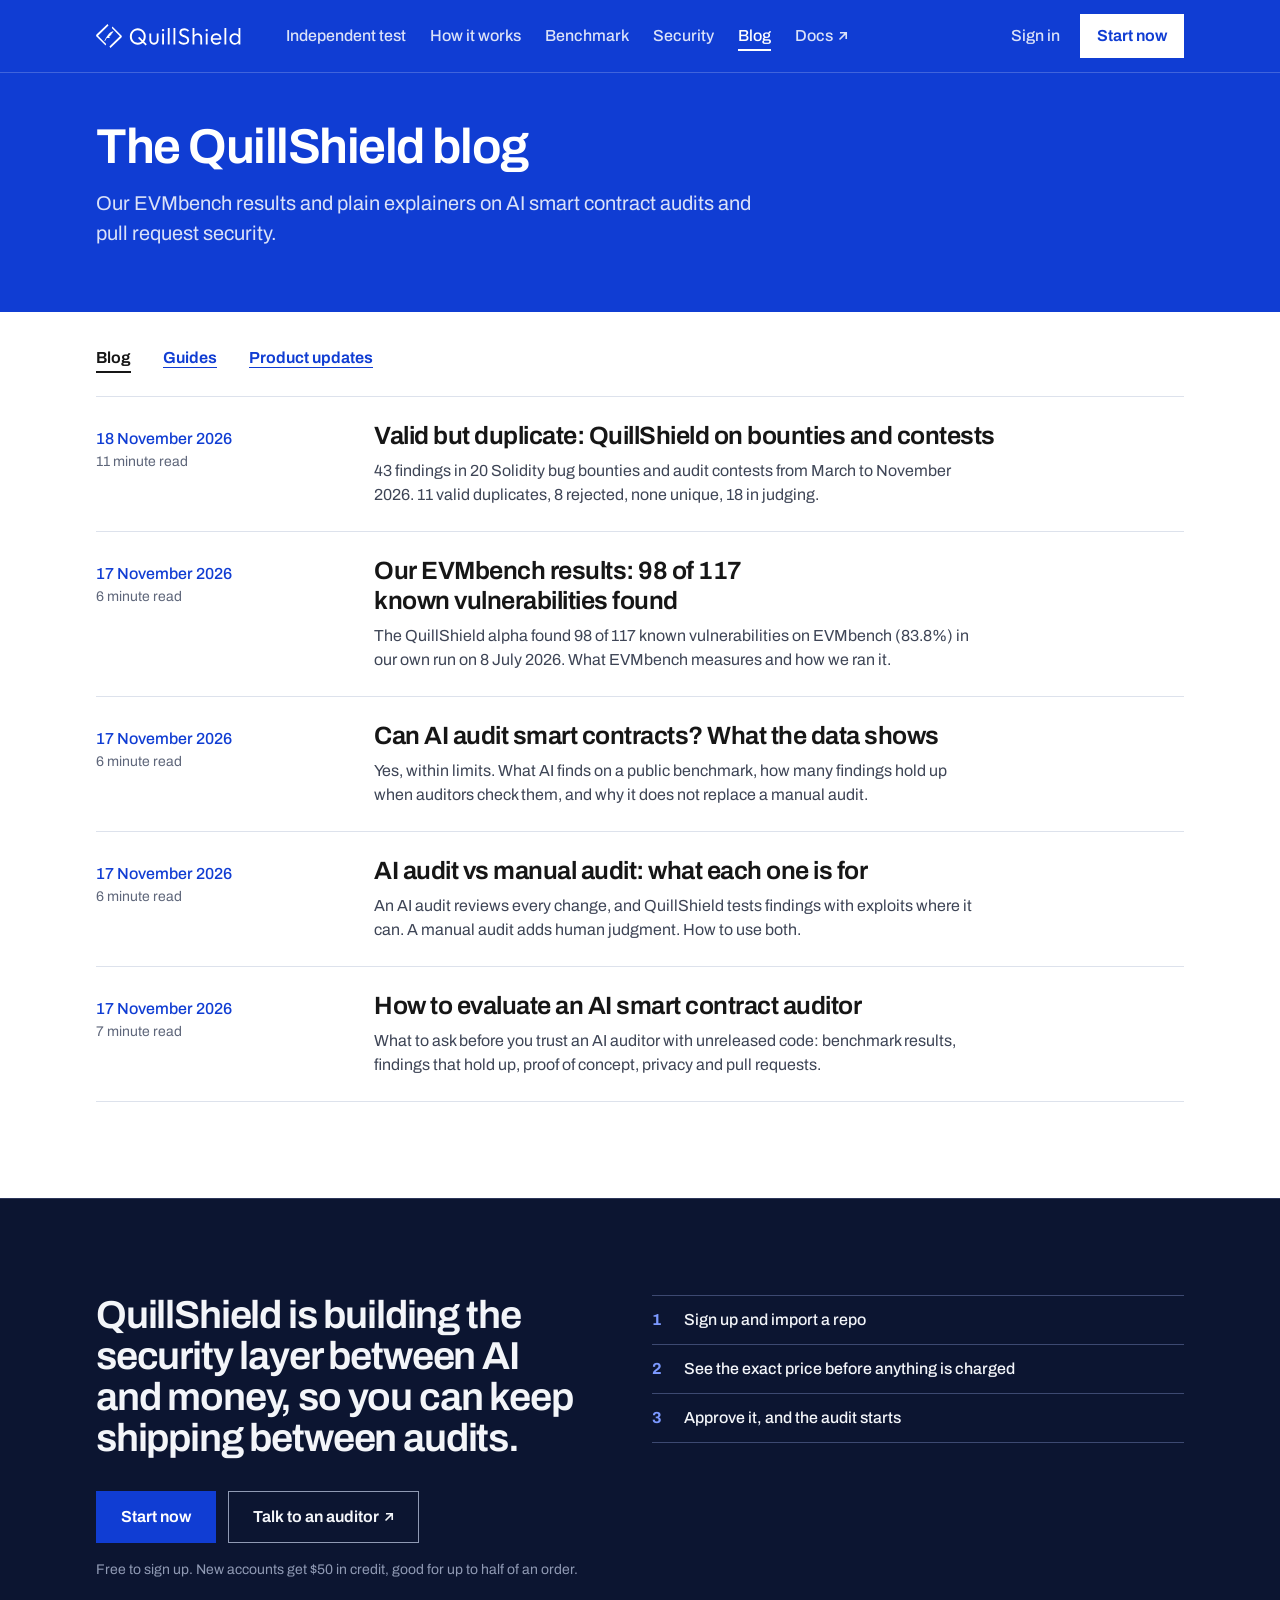
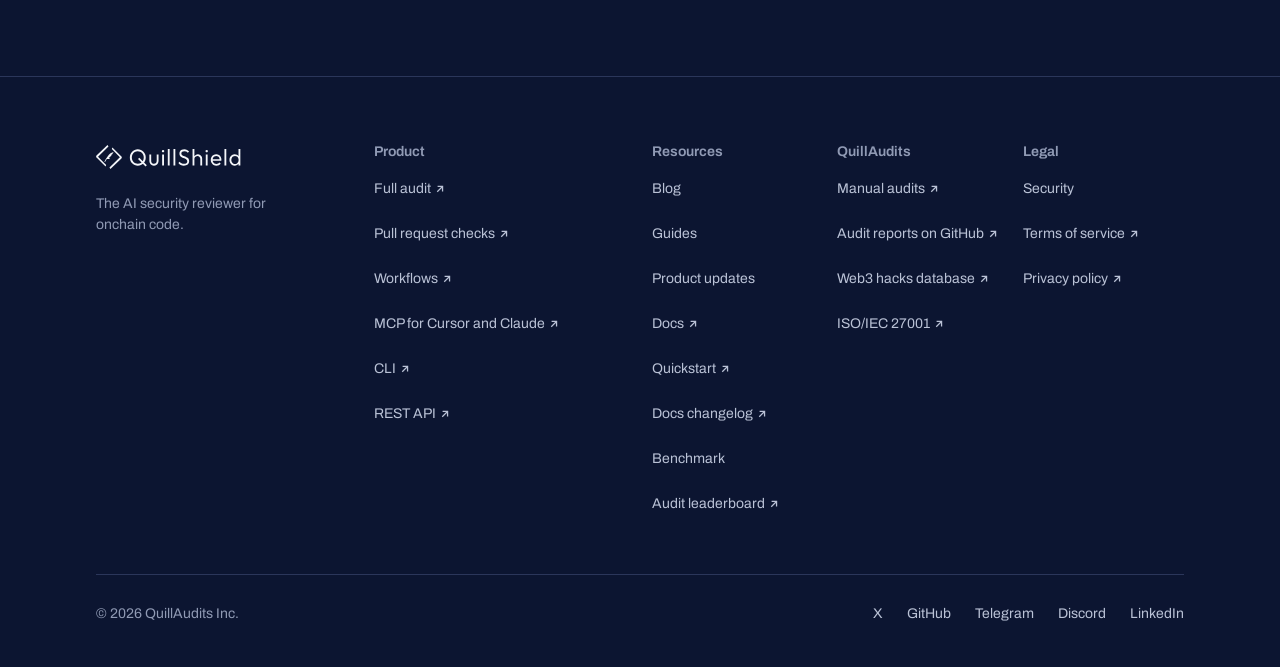
==== commit 47464c51: "motion and case study: blog index and feed" ====
--- a/blog/index.html
+++ b/blog/index.html
@@ -3,6 +3,12 @@
 <head>
 <meta charset="utf-8">
 <meta name="viewport" content="width=device-width, initial-scale=1">
+<script>
+(function(){var d=document.documentElement,s=1;d.classList.add('js');
+try{if(!window.matchMedia('(prefers-reduced-motion: reduce)').matches){d.classList.add('anim');try{s=sessionStorage.getItem('qs-h1')}catch(e){}
+if(!s){d.classList.add('h1in');setTimeout(function(){d.classList.remove('h1in')},1500)}
+setTimeout(function(){d.classList.remove('anim')},7000)}}catch(e){}})();
+</script>
 <title>QuillShield blog: benchmark results and security notes</title>
 <meta name="description" content="Our EVMbench results and plain explainers on AI smart contract audits and pull request security, from the team that builds QuillShield.">
 <link rel="canonical" href="https://shield.quillaudits.com/blog/">
@@ -31,7 +37,8 @@
 <link rel="icon" href="../favicon.ico" sizes="32x32">
 <link rel="apple-touch-icon" href="../apple-touch-icon.png">
 <link rel="preload" href="../archivo.woff2" as="font" type="font/woff2" crossorigin>
-<link rel="stylesheet" href="../site.css?v=025e8105">
+<link rel="stylesheet" href="../site.css?v=9f66e186">
+<script src="../motion.js?v=c326abf8" defer></script>
 <script type="application/ld+json">{"@context":"https://schema.org","@graph":[{"@type":"Blog","@id":"https://shield.quillaudits.com/blog/#blog","name":"QuillShield blog","url":"https://shield.quillaudits.com/blog/","publisher":{"@type":"Organization","@id":"https://www.quillaudits.com/#organization","name":"QuillAudits","url":"https://www.quillaudits.com/","logo":{"@type":"ImageObject","url":"https://www.quillaudits.com/logo/quillaudits-full.svg"}}}]}</script>
 </head>
 <body class="t-light">
@@ -101,6 +108,7 @@
   <div class="wrap">
     <nav class="switch" aria-label="Blog, guides and product updates"><a class="tlink" href="../blog/" aria-current="page">Blog</a><a class="tlink" href="../guides/">Guides</a><a class="tlink" href="../updates/">Product updates</a></nav>
     <ul class="rows">
+      <li class="row rail"><p class="rail__k row__k"><time datetime="2026-11-18">18 November 2026</time> <span class="row__m">11 minute read</span></p><div class="rail__b"><h2 class="row__t"><a href="../blog/bug-bounty-and-contest-results/"><span>Valid but duplicate: QuillShield on bounties and contests</span></a></h2><p class="row__s">43 findings in 20 Solidity bug bounties and audit contests from March to November 2026. 11 valid duplicates, 8 rejected, none unique, 18 in judging.</p></div></li>
       <li class="row rail"><p class="rail__k row__k"><time datetime="2026-11-17">17 November 2026</time> <span class="row__m">6 minute read</span></p><div class="rail__b"><h2 class="row__t"><a href="../blog/evmbench-results/"><span>Our EVMbench results: 98&nbsp;of&nbsp;117 known vulnerabilities found</span></a></h2><p class="row__s">The QuillShield alpha found 98 of 117 known vulnerabilities on EVMbench (83.8%) in our own run on 8 July 2026. What EVMbench measures and how we ran it.</p></div></li>
       <li class="row rail"><p class="rail__k row__k"><time datetime="2026-11-17">17 November 2026</time> <span class="row__m">6 minute read</span></p><div class="rail__b"><h2 class="row__t"><a href="../blog/can-ai-audit-smart-contracts/"><span>Can AI audit smart contracts? What the data shows</span></a></h2><p class="row__s">Yes, within limits. What AI finds on a public benchmark, how many findings hold up when auditors check them, and why it does not replace a manual audit.</p></div></li>
       <li class="row rail"><p class="rail__k row__k"><time datetime="2026-11-17">17 November 2026</time> <span class="row__m">6 minute read</span></p><div class="rail__b"><h2 class="row__t"><a href="../blog/ai-audit-vs-manual-audit/"><span>AI audit vs manual audit: what each one is for</span></a></h2><p class="row__s">An AI audit reviews every change, and QuillShield tests findings with exploits where it can. A manual audit adds human judgment. How to use both.</p></div></li>
--- a/site.css
+++ b/site.css
@@ -16,6 +16,10 @@
   --sp-1:4px;--sp-2:8px;--sp-3:12px;--sp-4:16px;--sp-5:24px;--sp-6:32px;--sp-7:48px;--sp-8:64px;--sp-9:96px;
   /* layout */
   --max:1248px;--pad:var(--sp-9);--section:var(--sp-9);--gutter:var(--sp-5);--nav-h:72px;
+  /* motion: four durations and two easings. Every transition and every scripted animation reads these.
+     1 press and hover colour, 2 a state change, 3 a block or bar arriving, 4 a line drawing */
+  --dur-1:120ms;--dur-2:240ms;--dur-3:480ms;--dur-4:1100ms;
+  --ease-out:cubic-bezier(.2,0,0,1);--ease-move:cubic-bezier(.6,0,.2,1);
   --mono:ui-monospace,"SF Mono",SFMono-Regular,Menlo,Consolas,"Liberation Mono",monospace;
   --arrow:url("data:image/svg+xml,%3Csvg xmlns='http://www.w3.org/2000/svg' viewBox='0 0 10 10'%3E%3Cpath d='M2 1h7v7H7.4V3.7L2.1 9 1 7.9 6.3 2.6H2z'/%3E%3C/svg%3E");
 }
@@ -60,7 +64,8 @@
 .pm{position:relative;flex:none;width:14px;height:14px}
 .pm::before,.pm::after{content:"";position:absolute;left:0;right:0;top:6px;height:2px;background:currentColor}
 .pm::after{transform:rotate(90deg)}
-details[open] > summary .pm::after{display:none}
+/* open, the upright bar turns flat onto the other, so the plus reads as a minus */
+details[open]:not(.is-shut) > summary .pm::after{transform:rotate(180deg)}
 
 /* ---------- links and buttons ---------- */
 .ext::after{content:"";display:inline-block;vertical-align:baseline;width:.62em;height:.62em;margin-left:.34em;background:currentColor;-webkit-mask:var(--arrow) center/contain no-repeat;mask:var(--arrow) center/contain no-repeat;flex:none}
@@ -127,7 +132,7 @@
 .audit__stat:first-child{border-left:0}
 .audit__n{font-size:var(--step-3);line-height:var(--lh-head);letter-spacing:var(--track-head);font-weight:var(--w-num);color:var(--text);white-space:nowrap}
 .audit__l{font-size:var(--step--1);line-height:var(--lh-ui);color:var(--text-3);white-space:nowrap}
-.frow{border-bottom:1px solid var(--line);transition:opacity .28s ease,transform .28s ease}
+.frow{border-bottom:1px solid var(--line)}
 .audit__rows li:last-child .frow{border-bottom:0}
 /* severity, the first line of the title and the proof result share one baseline; the plus sits on that line */
 .frow summary{display:grid;grid-template-columns:var(--sev) minmax(0,1fr) auto 14px;column-gap:var(--sp-4);align-items:baseline;min-height:48px;padding:var(--sp-3) var(--sp-5);list-style:none;cursor:pointer}
@@ -140,18 +145,12 @@
 /* on a phone a closed row shows two lines of its title and an open row all of it. From 761px every title shows in full */
 .frow__t{font-size:var(--step-0);line-height:var(--lh-ui);font-weight:var(--w-medium);color:var(--text);display:-webkit-box;-webkit-box-orient:vertical;-webkit-line-clamp:2;overflow:hidden}
 .frow[open] .frow__t{display:block}
-@media (min-width:761px){.frow__t{display:block;overflow:visible}}
+@media (min-width:761px){.frow__t{display:block;overflow:visible;-webkit-line-clamp:none}}
 .frow__more{padding:0 var(--sp-5) var(--sp-3) calc(var(--sev) + var(--sp-4) + var(--sp-5));font-family:var(--mono);font-size:var(--step--1);color:var(--text-3)}
 .poc{display:inline-grid;justify-items:end;align-items:baseline;font-size:var(--step--1);font-weight:var(--w-strong);color:var(--good);white-space:nowrap}
 .p-run{visibility:hidden;color:var(--text-3);font-weight:var(--w-medium)}
 .tick{display:inline-block;vertical-align:-1px;margin-right:var(--sp-2)}
-.anim .audit:not(.is-done) .frow{opacity:0;transform:translateY(6px)}
-.anim .audit:not(.is-done) .frow.is-in{opacity:1;transform:none}
-.anim .audit:not(.is-done) .frow:not(.is-proved) .p-ok,.anim .audit:not(.is-done) .s-ok{opacity:0}
-.anim .audit:not(.is-done) .frow:not(.is-proved) .p-run,.anim .audit:not(.is-done) .s-run{visibility:visible}
-.anim .audit:not(.is-done) .audit__stat:last-child .audit__n{visibility:hidden}
 .dot{width:8px;height:8px;background:currentColor;display:inline-block}
-.anim .audit:not(.is-done) .dot{animation:blink 1s steps(2,start) infinite}
 @keyframes blink{50%{opacity:.25}}
 
 /* ---------- stat tiles ---------- */
@@ -242,18 +241,18 @@
 .fig__key{display:flex;flex-wrap:wrap;gap:var(--sp-1) var(--sp-4);padding:0 var(--sp-5) var(--sp-3);color:var(--text-3)}
 .key{display:inline-flex;align-items:center;gap:var(--sp-2);white-space:nowrap}
 .key svg{flex:none;width:16px;height:16px;fill:none}
-/* paths draw once when a figure scrolls into view; without script or with reduced motion they are simply there */
-.motion .fig--draw:not(.is-done) .draw{stroke-dasharray:1;transition:stroke-dashoffset 1.1s linear .2s}
+/* paths draw once when a figure scrolls into view (motion.js); without script or with reduced motion they are simply there.
+   The transitions hang on is-in, so taking is-in away resets a figure at once and adding it draws it again */
+.motion .fig--draw:not(.is-done) .draw{stroke-dasharray:1}
 .motion .fig--draw:not(.is-in) .draw{stroke-dashoffset:1}
-.motion .fig--pr:not(.is-done) .draw{transition-duration:.5s}
-.motion .fig--draw:not(.is-done) .p-stop.draw{transition-duration:.4s}
-.motion .fig--draw .fig__svg .n-hit{transition:fill .2s linear 1.3s}
-.motion .fig--draw .fig__svg .n-x{transition:opacity .2s linear 1.3s}
-.motion .fig--pr .fig__svg .n-hit,.motion .fig--pr .fig__svg .n-x{transition-delay:.7s}
 .motion .fig--draw:not(.is-in) .fig__svg .n-hit{fill:var(--line-3)}
-.motion .fig--draw:not(.is-in) .fig__svg .n-x{opacity:0}
-.motion .fig--draw .fig__svg .p-bar{transition:opacity .15s linear .6s}
-.motion .fig--draw:not(.is-in) .fig__svg .p-bar{opacity:0}
+.motion .fig--draw:not(.is-in) .fig__svg :is(.n-x,.p-bar){opacity:0}
+.motion .fig--draw.is-in .draw{transition:stroke-dashoffset var(--dur-4) linear var(--dur-1)}
+.motion .fig--draw.is-in .p-stop.draw,.motion .fig--pr.is-in .draw{transition-duration:var(--dur-3)}
+.motion .fig--draw.is-in .fig__svg .p-bar{transition:opacity var(--dur-1) linear calc(var(--dur-1) + var(--dur-3))}
+.motion .fig--draw.is-in .fig__svg .n-hit{transition:fill var(--dur-2) linear calc(var(--dur-1) + var(--dur-4))}
+.motion .fig--draw.is-in .fig__svg .n-x{transition:opacity var(--dur-2) linear calc(var(--dur-1) + var(--dur-4))}
+.motion .fig--pr.is-in .fig__svg :is(.n-hit,.n-x){transition-delay:calc(var(--dur-1) + var(--dur-3))}
 
 /* ---------- independent test ---------- */
 .case{display:grid;grid-template-columns:repeat(12,minmax(0,1fr));column-gap:var(--gutter);margin-top:var(--sp-7);align-items:start}
@@ -342,7 +341,7 @@
 .track{position:relative;height:24px;margin-top:var(--sp-3);background:var(--core-track)}
 .track i{position:absolute;left:0;top:0;bottom:0;background:var(--on-core)}
 .track i.base{background:var(--core-soft)}
-.bench__note{margin-top:var(--sp-5);font-size:var(--step--1);color:var(--on-core-2);max-width:40em}
+.bench__note{margin-top:var(--sp-5);font-size:var(--step--1);color:var(--on-core-2);max-width:32em}
 .bench__note + p{display:flex;flex-wrap:wrap;gap:0 var(--sp-6)}
 .waffle{display:grid;grid-template-columns:repeat(13,minmax(0,1fr));gap:var(--sp-1)}
 .waffle i{aspect-ratio:1 / 1;background:var(--on-core)}
@@ -557,6 +556,7 @@
 .toc{display:none}
 .toc a{display:block;padding:var(--sp-3) 0;color:var(--text-2);text-decoration:none}
 .toc a:hover{color:var(--text)}
+.toc a[aria-current]{text-underline-offset:var(--sp-1)}
 @media (min-width:1101px){
   .doc .toc{display:block;grid-column:1 / span 3;grid-row:1;margin-top:calc(-1 * var(--sp-3));font-size:var(--step--1);line-height:var(--lh-body)}
   .toc ul{position:sticky;top:calc(var(--nav-h) + var(--sp-5))}
@@ -668,3 +668,209 @@
   .row__k{display:flex;flex-wrap:wrap;align-items:baseline;gap:0 var(--sp-4)}
   .latest .rows{margin-top:var(--sp-6)}
 }
+
+/* ==========================================================================
+   Motion. The timing tokens are in :root. Motion shows the product working
+   and answers what the visitor does. Every hover has the same change on
+   keyboard focus. Every movement sits in a no-preference block, so under
+   reduced motion each state change is instant and nothing moves.
+   ========================================================================== */
+
+/* ---------- M-10 micro-interactions: one set for the whole site ---------- */
+.btn--primary:focus-visible{background:var(--btn-hover)}
+.btn--ghost:focus-visible{border-color:var(--text);background:var(--surface)}
+.tlink:focus-visible,.prose a:not(.tlink):focus-visible,.faq__a a:not(.tlink):focus-visible{text-decoration-thickness:2px}
+.nav__links a:focus-visible,.nav__signin:focus-visible,.foot li a:focus-visible,.foot__soc a:focus-visible,.toc a:focus-visible{color:var(--text)}
+.menu__panel a:focus-visible,.frow summary:focus-visible{background:var(--surface-2)}
+.faq summary:focus-visible{color:var(--data)}
+.crumbs a:focus-visible{color:var(--text);text-decoration:underline;text-underline-offset:4px}
+.row__t a:focus-visible{color:var(--data);text-decoration:underline;text-decoration-thickness:2px;text-underline-offset:4px}
+/* a row that leads to a page: its surface tint shifts while its link is hovered or focused */
+.row:has(.row__t a){position:relative;isolation:isolate}
+.row:has(.row__t a)::before{content:"";position:absolute;inset:0;z-index:-1;background:var(--surface);opacity:0;pointer-events:none}
+.row:has(.row__t a:is(:hover,:focus-visible))::before{opacity:1}
+@media (prefers-reduced-motion:no-preference){
+  .btn{transition:background-color var(--dur-1),border-color var(--dur-1),color var(--dur-1),transform var(--dur-1)}
+  .nav__links a,.nav__signin,.menu__panel a,.frow summary,.faq summary,.foot li a,.foot__soc a,.crumbs a,.toc a,.row__t a{transition:color var(--dur-1),background-color var(--dur-1)}
+  .tlink,.prose a,.faq__a a{transition:text-decoration-thickness var(--dur-1)}
+  .row:has(.row__t a)::before{transition:opacity var(--dur-1)}
+  /* the arrow of an external link nudges 2px the way it points */
+  .ext::after{transition:transform var(--dur-1) var(--ease-out)}
+  .ext:is(:hover,:focus-visible)::after{transform:translate(2px,-2px)}
+  /* in running text the arrow is an inline box tied to the last word, which a transform cannot move, so its offset moves it */
+  .prose a.ext:not(.tlink)::after,.faq__a a.ext:not(.tlink)::after,.srcs a.ext::after{position:relative;left:0;top:0;transition:left var(--dur-1) var(--ease-out),top var(--dur-1) var(--ease-out)}
+  .prose a.ext:not(.tlink):is(:hover,:focus-visible)::after,.faq__a a.ext:not(.tlink):is(:hover,:focus-visible)::after,.srcs a.ext:is(:hover,:focus-visible)::after{left:2px;top:-2px}
+}
+
+/* ---------- M-07 questions open and close smoothly ----------
+   motion.js animates the height and fades the answer over --dur-2; the plus turns into a minus */
+@media (prefers-reduced-motion:no-preference){
+  .pm::after{transition:transform var(--dur-2) var(--ease-move)}
+}
+
+/* ---------- M-08 knowing where you are ----------
+   The current item's underline is one marker that slides between items: motion.js draws it where the text
+   underline sits and hides that underline. Posts and guides get a reading-progress line under the nav */
+.nav__links{position:relative}
+.mark{position:absolute;left:0;top:0;width:1px;height:2px;background:var(--text);transform-origin:0 0;opacity:0;pointer-events:none}
+.has-mark a[aria-current]{text-decoration:none}
+.toc__mk{position:absolute;inset:0;pointer-events:none}
+.readbar{position:absolute;left:0;right:0;top:100%;height:2px;background:var(--core);transform:scaleX(0);transform-origin:0 50%;pointer-events:none}
+@media (prefers-reduced-motion:no-preference){
+  .mark{transition:transform var(--dur-2) var(--ease-move),opacity var(--dur-2)}
+}
+
+/* ---------- M-01 the audit console as a live run ----------
+   The head script's anim class holds the panel in its running state from the first paint, then motion.js plays
+   the run with is-run: rows arrive, proofs pass, the counts tick and a 2px line runs along the top edge until
+   "Completed". Every row, word and final number stays in the HTML; only what shows changes, so the panel keeps
+   its height. The counts tick on a layer that assistive tech does not read: the real number stays in the DOM,
+   coloured out while its ::after shows the tick. "Replay" plays it again */
+.anim .audit:not(.is-done) .frow,.audit.is-run .frow:not(.is-in){opacity:0;transform:translateY(6px)}
+.audit.is-run .frow:not(.is-in){pointer-events:none}
+.anim .audit:not(.is-done) :is(.p-ok,.s-ok),.audit.is-run .frow:not(.is-proved) .p-ok,.audit.is-run .s-ok{opacity:0}
+.anim .audit:not(.is-done) :is(.p-run,.s-run),.audit.is-run .frow:not(.is-proved) .p-run,.audit.is-run .s-run{visibility:visible}
+.anim .audit:not(.is-done) .audit__n,.audit.is-run .audit__n[data-tick]{color:transparent}
+.anim .audit:not(.is-done) .dot,.audit.is-run .dot{animation:blink 1s steps(2,start) infinite}
+.audit__n[data-tick]{position:relative}
+.audit__n[data-tick]::after{content:attr(data-tick);content:attr(data-tick) / "";position:absolute;left:0;top:0;color:var(--text)}
+.audit,.audit__head{position:relative}
+.audit__bar{position:absolute;left:0;right:0;top:0;height:2px;background:var(--data);transform:scaleX(0);transform-origin:0 50%;opacity:0;pointer-events:none}
+.audit__replay{position:absolute;top:0;right:0;display:inline-flex;align-items:center;justify-content:center;min-width:44px;min-height:44px;padding:0 var(--sp-2);border:0;background:none;font-family:inherit;font-size:var(--step--1);line-height:var(--lh-ui);font-weight:var(--w-strong);color:var(--data);text-decoration:underline;text-decoration-thickness:1px;text-underline-offset:4px;cursor:pointer}
+.audit__replay[hidden]{display:none}
+.audit__replay:is(:hover,:focus-visible){text-decoration-thickness:2px}
+/* a finding row under the pointer or the keyboard: the surface tint shifts and a 2px rule in its severity colour appears */
+.frow summary{position:relative}
+.frow summary::before{content:"";position:absolute;left:0;top:0;bottom:0;width:2px;background:var(--text-3);opacity:0;pointer-events:none}
+.frow[data-sev="critical"] summary::before{background:var(--crit)}
+.frow summary:is(:hover,:focus-visible)::before{opacity:1}
+@media (prefers-reduced-motion:no-preference){
+  .frow{transition:opacity var(--dur-2) var(--ease-out),transform var(--dur-2) var(--ease-out)}
+  .p-ok,.s-ok{transition:opacity var(--dur-2)}
+  .frow summary::before{transition:opacity var(--dur-1)}
+  .audit__replay{transition:text-decoration-thickness var(--dur-1)}
+}
+
+/* ---------- M-04 the benchmark numbers are earned ----------
+   On view the bars grow to their exact widths and the squares fill in reading order, the missed outlines last.
+   "98 found" and "19 missed" become toggles that dim the other set. Hovering or focusing the 45.6% bar brings the
+   note about the paper's two versions forward; the rest of the note dims to a colour that keeps its contrast */
+.track i{transform-origin:0 50%}
+.is-pre .track i{transform:scaleX(0)}
+.waffle.is-pre i{opacity:0}
+.waffle.show-found i.miss,.waffle.show-missed i:not(.miss){opacity:.25}
+.wf-tg{display:inline-block;padding:10px 0;margin:-10px 0;border:0;background:none;font:inherit;color:inherit;text-decoration:underline;text-decoration-thickness:1px;text-underline-offset:4px;cursor:pointer}
+.wf-tg:is(:hover,:focus-visible),.wf-tg[aria-pressed="true"]{text-decoration-thickness:2px}
+.has-on .wf-tg[aria-pressed="false"]{color:var(--text-3)}
+.bench__bars:has(.brow:nth-child(2):hover,.track:focus-visible) .bench__note{color:var(--text-3)}
+.bench__bars:has(.brow:nth-child(2):hover,.track:focus-visible) .bench__v2{color:var(--on-core);text-decoration:underline;text-decoration-thickness:1px;text-underline-offset:4px}
+@media (prefers-reduced-motion:no-preference){
+  .waffle i{transition:opacity var(--dur-2)}
+  .wf-tg{transition:color var(--dur-2),text-decoration-thickness var(--dur-1)}
+  .bench__note,.bench__v2{transition:color var(--dur-2)}
+}
+
+/* ---------- M-03 the independent test: the branch draws itself ----------
+   On view the root square appears, then both lanes draw from it at one speed, about 1.2s in all: lane A to
+   "Filed as refuted" and its stop bar, lane B through the three steps, each marker appearing as the line
+   reaches it. A step under the pointer or the keyboard brings its lane forward and dims the other */
+:is(.trail__root,.tstep)::before,.tstep--a::after{transform-origin:50% 0}
+.is-pre :is(.trail__root,.tstep)::before,.is-pre .tstep--a::after{transform:scaleY(0)}
+.is-pre .trail__root::after{clip-path:inset(0 0 100% 100%)}
+.is-pre .mk{opacity:0}
+.case__trail:has(.tstep--a:is(:hover,:focus-visible)) :is(.trail__root,.tstep)::before,
+.case__trail:has(.tstep--a:is(:hover,:focus-visible)) :is(.mk--win,.mk--ok,.mk--end),
+.case__trail:has(.tstep:not(.tstep--a):is(:hover,:focus-visible)) :is(.trail__root,.tstep--a)::after,
+.case__trail:has(.tstep:not(.tstep--a):is(:hover,:focus-visible)) .mk--stop{opacity:.25}
+@media (prefers-reduced-motion:no-preference){
+  :is(.trail__root,.tstep)::before,:is(.trail__root,.tstep--a)::after,.mk{transition:opacity var(--dur-2)}
+}
+
+/* ---------- M-05 the tools in use ----------
+   Once each, on view: the GitHub checks start as Running with a square dot and resolve within 1.2s; the MCP
+   prompt and its two tool calls appear one after the other; the CLI commands appear line by line with a block
+   cursor that stops at the end; the REST endpoints highlight in turn. The text is in the DOM from the start:
+   lines are only clipped while they appear. CLI and REST get a Copy button on their heading's row */
+.stack__grid > div{position:relative}
+.term--ui div.ck > b{position:relative}
+.term--ui div.ck > b::after{content:attr(data-run);position:absolute;right:0;top:0;color:var(--data);white-space:nowrap;visibility:hidden;pointer-events:none}
+.term--ui span.ck{position:relative}
+.term--ui span.ck::before{content:"";position:absolute;left:2px;top:50%;width:8px;height:8px;margin-top:-4px;background:var(--data);opacity:0}
+.term--ui div.ck.is-run > b{visibility:hidden}
+.term--ui div.ck.is-run > b::after{visibility:visible}
+.term--ui div.ck.is-run > span.ck::before{opacity:1}
+.term--ui div.ck.is-run > span.ck > svg{opacity:0}
+.term.is-pre .ln{clip-path:inset(0 100% 0 0)}
+.term.is-pre .term__cur{opacity:0}
+.stack pre.term{position:relative;isolation:isolate}
+.term__cur{position:absolute;left:0;top:0;width:1ch;background:var(--text);pointer-events:none}
+.term__hl{position:absolute;left:0;right:0;top:0;z-index:-1;background:var(--surface-2);opacity:0;pointer-events:none}
+.copy{position:absolute;right:0;top:0;display:inline-grid;align-items:center;justify-items:end;min-width:44px;min-height:44px;padding:0 0 0 var(--sp-2);border:0;background:none;font-family:inherit;font-size:var(--step--1);line-height:var(--lh-ui);font-weight:var(--w-strong);color:var(--data);text-decoration:underline;text-decoration-thickness:1px;text-underline-offset:4px;cursor:pointer}
+.copy:is(:hover,:focus-visible){text-decoration-thickness:2px}
+.copy__l{grid-area:1 / 1}
+.copy__l--done,.copy.is-done .copy__l{visibility:hidden}
+.copy.is-done .copy__l--done{visibility:visible}
+@media (prefers-reduced-motion:no-preference){
+  .term--ui span.ck::before,.term--ui span.ck > svg{transition:opacity var(--dur-2)}
+  .copy{transition:text-decoration-thickness var(--dur-1)}
+}
+
+/* ---------- M-02 how it works: one graph, three states (option A, scroll-driven, from 1101px) ----------
+   motion.js turns it on with is-a where the screen is tall enough for the plate. The steps' text scrolls on the
+   right at normal speed while the graph and its product panel stay in view on the left; as a step's text crosses
+   the middle of the screen the graph moves to that step's state within --dur-3. The three plates are the three
+   states: they share one place and one height, so the nodes never move, and only the step's own plate shows.
+   All three steps and panels stay in the HTML. Under 1101px, without script or on a short screen the three
+   plates stay stacked as before and their paths draw on view */
+.sg-ui{display:none}
+@supports (grid-template-rows:subgrid){@media (min-width:1101px){
+  .how.is-a .steps{grid-template-columns:repeat(12,minmax(0,1fr));grid-template-rows:repeat(9,auto) minmax(0,1fr)}
+  .how.is-a .step{grid-column:1 / -1;grid-row:1 / -1;display:grid;grid-template-columns:subgrid;grid-template-rows:subgrid;pointer-events:none}
+  .how.is-a .step > *{pointer-events:auto}
+  .how.is-a .step .plate,.how.is-a .sg-ui{grid-column:1 / span 6;grid-row:1 / -1;align-self:start;position:sticky;top:calc(var(--nav-h) + var(--sp-5))}
+  .how.is-a .step .plate{display:grid;grid-template-rows:auto 1fr;min-height:var(--plate-h,auto)}
+  .how.is-a :is(.step__n,.step .h3,.step__t){grid-column:8 / span 5}
+  .how.is-a .step__n{margin-top:var(--sp-9)}
+  .how.is-a .step:first-child .step__n{margin-top:0}
+  .how.is-a .step:nth-child(1) .step__n{grid-row:1}.how.is-a .step:nth-child(1) .h3{grid-row:2}.how.is-a .step:nth-child(1) .step__t{grid-row:3}
+  .how.is-a .step:nth-child(2) .step__n{grid-row:4}.how.is-a .step:nth-child(2) .h3{grid-row:5}.how.is-a .step:nth-child(2) .step__t{grid-row:6}
+  .how.is-a .step:nth-child(3) .step__n{grid-row:7}.how.is-a .step:nth-child(3) .h3{grid-row:8}.how.is-a .step:nth-child(3) .step__t{grid-row:9;margin-bottom:var(--tail,0px)}
+  .how.is-a .step:not(.is-on) .plate{opacity:0;pointer-events:none}
+  .how.is-a .step:not(.is-on) :is(.step__n,.h3,.step__t){color:var(--text-3)}
+  /* the nodes: one layer over the graph, which a pointer or the keyboard can explore; each shows its kind */
+  .how.is-a .sg-ui{display:block;z-index:1;height:var(--plate-h,auto);pointer-events:none}
+}}
+.sg-n{position:absolute;left:0;top:0;width:44px;height:44px;margin:-22px 0 0 -22px;pointer-events:auto}
+.sg-lab{position:absolute;left:50%;bottom:calc(100% - var(--sp-2));transform:translateX(-50%);padding:var(--sp-1) var(--sp-2);border:1px solid var(--line-2);background:var(--bg);font-size:var(--step--1);line-height:var(--lh-ui);color:var(--text);white-space:nowrap;opacity:0;pointer-events:none}
+.sg-n:is(:hover,:focus-visible) .sg-lab{opacity:1}
+.sg-hl path{fill:none;stroke:var(--data);stroke-width:2}
+.sg-hl .hn{fill:var(--data);stroke:none}
+.sg-hl .hr,.sg-hl .hi{stroke-width:1.5}
+.sg-hl .hi{stroke-dasharray:4 3}
+@media (prefers-reduced-motion:no-preference){
+  .how.is-a .plate{transition:opacity var(--dur-2) var(--ease-move)}
+  .how.is-a :is(.step__n,.h3,.step__t){transition:color var(--dur-2)}
+  .sg-lab{transition:opacity var(--dur-1)}
+  /* in the scrolling layout a state change is over within --dur-3 */
+  .how.is-a .fig--draw.is-in .draw{transition-duration:calc(var(--dur-3) - var(--dur-1));transition-delay:0s}
+  .how.is-a .fig--draw.is-in .p-stop.draw{transition-duration:var(--dur-2)}
+  .how.is-a .fig--draw.is-in .fig__svg .p-bar{transition-delay:var(--dur-2)}
+  .how.is-a .fig--draw.is-in .fig__svg :is(.n-hit,.n-x){transition-duration:var(--dur-1);transition-delay:calc(var(--dur-3) - var(--dur-1))}
+}
+
+/* ---------- M-09 page transitions ----------
+   Where cross-document view transitions are supported, the header stays put between pages and the rest
+   cross-fades over 200ms, the brief's figure for it. Off under reduced motion; navigation is the same without */
+@media (prefers-reduced-motion:no-preference){
+  @view-transition{navigation:auto}
+  .nav{view-transition-name:nav}
+  ::view-transition-group(nav),::view-transition-new(nav){animation:none}
+  ::view-transition-old(nav){display:none}
+  ::view-transition-old(root),::view-transition-new(root){animation-duration:200ms}
+}
+
+/* ---------- M-11 the headline entrance (optional, restrained) ----------
+   On the first page of a visit the H1's lines rise 8px into place, 40ms apart, 480ms in all. The head script hides
+   the H1 until motion.js starts it, and shows it anyway after 1.5s. The words never change: for the 480ms each line
+   sits in its own block, then the H1 gets its own markup back */
+.h1in h1{opacity:0}
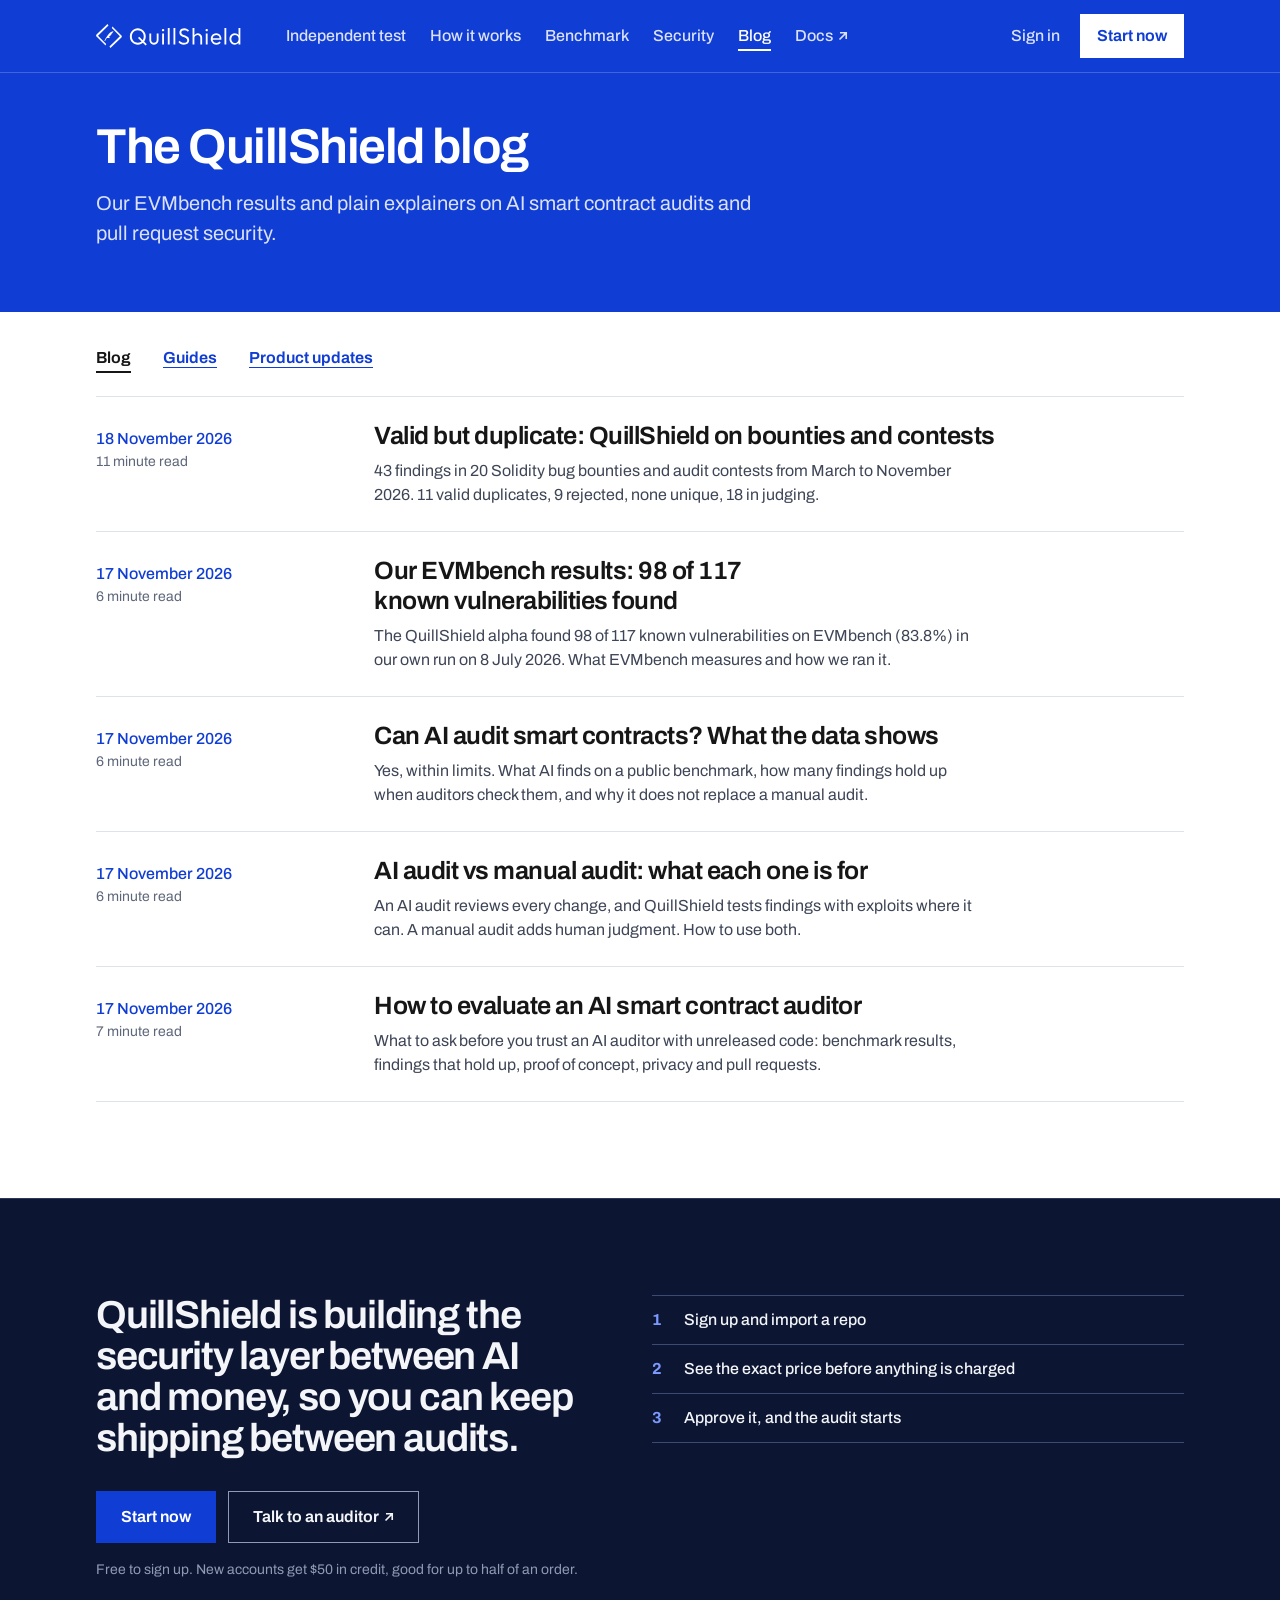
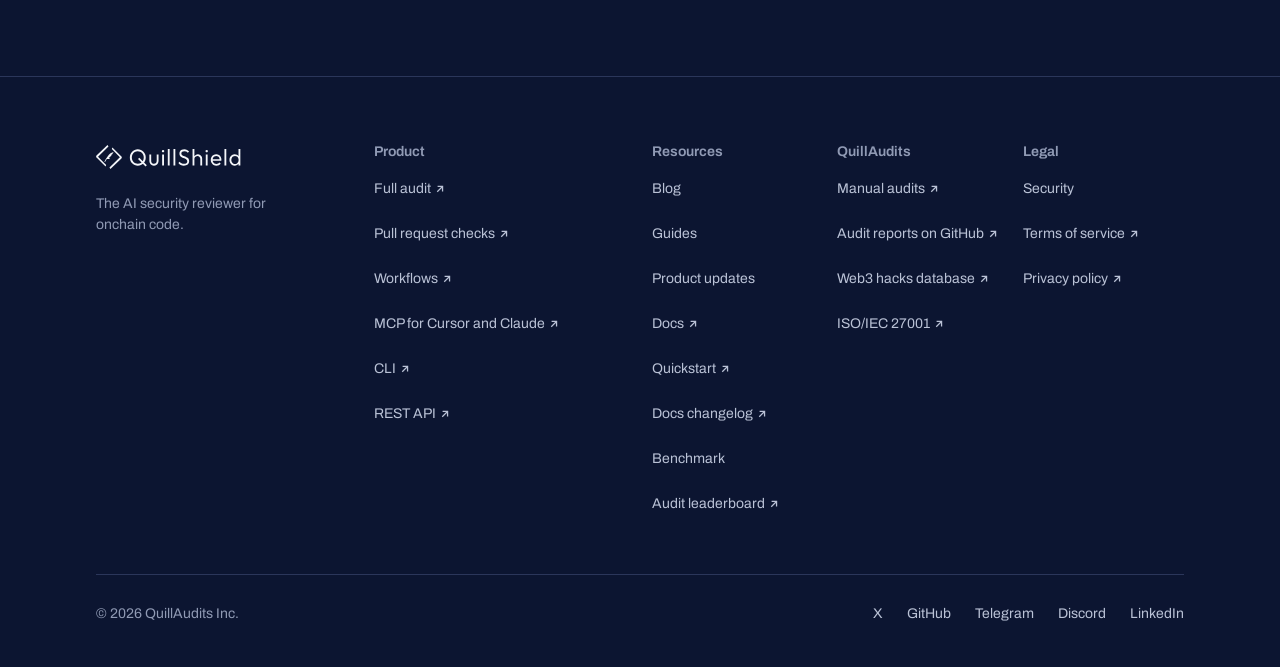
==== commit 3df697d6: "review fixes: blog index and feed" ====
--- a/blog/index.html
+++ b/blog/index.html
@@ -4,9 +4,8 @@
 <meta charset="utf-8">
 <meta name="viewport" content="width=device-width, initial-scale=1">
 <script>
-(function(){var d=document.documentElement,s=1;d.classList.add('js');
-try{if(!window.matchMedia('(prefers-reduced-motion: reduce)').matches){d.classList.add('anim');try{s=sessionStorage.getItem('qs-h1')}catch(e){}
-if(!s){d.classList.add('h1in');setTimeout(function(){d.classList.remove('h1in')},1500)}
+(function(){var d=document.documentElement;d.classList.add('js');
+try{if(!window.matchMedia('(prefers-reduced-motion: reduce)').matches){d.classList.add('anim');
 setTimeout(function(){d.classList.remove('anim')},7000)}}catch(e){}})();
 </script>
 <title>QuillShield blog: benchmark results and security notes</title>
@@ -37,8 +36,8 @@
 <link rel="icon" href="../favicon.ico" sizes="32x32">
 <link rel="apple-touch-icon" href="../apple-touch-icon.png">
 <link rel="preload" href="../archivo.woff2" as="font" type="font/woff2" crossorigin>
-<link rel="stylesheet" href="../site.css?v=9f66e186">
-<script src="../motion.js?v=c326abf8" defer></script>
+<link rel="stylesheet" href="../site.css?v=7cbb2839">
+<script src="../motion.js?v=b346b1ef" defer></script>
 <script type="application/ld+json">{"@context":"https://schema.org","@graph":[{"@type":"Blog","@id":"https://shield.quillaudits.com/blog/#blog","name":"QuillShield blog","url":"https://shield.quillaudits.com/blog/","publisher":{"@type":"Organization","@id":"https://www.quillaudits.com/#organization","name":"QuillAudits","url":"https://www.quillaudits.com/","logo":{"@type":"ImageObject","url":"https://www.quillaudits.com/logo/quillaudits-full.svg"}}}]}</script>
 </head>
 <body class="t-light">
@@ -108,7 +107,7 @@
   <div class="wrap">
     <nav class="switch" aria-label="Blog, guides and product updates"><a class="tlink" href="../blog/" aria-current="page">Blog</a><a class="tlink" href="../guides/">Guides</a><a class="tlink" href="../updates/">Product updates</a></nav>
     <ul class="rows">
-      <li class="row rail"><p class="rail__k row__k"><time datetime="2026-11-18">18 November 2026</time> <span class="row__m">11 minute read</span></p><div class="rail__b"><h2 class="row__t"><a href="../blog/bug-bounty-and-contest-results/"><span>Valid but duplicate: QuillShield on bounties and contests</span></a></h2><p class="row__s">43 findings in 20 Solidity bug bounties and audit contests from March to November 2026. 11 valid duplicates, 8 rejected, none unique, 18 in judging.</p></div></li>
+      <li class="row rail"><p class="rail__k row__k"><time datetime="2026-11-18">18 November 2026</time> <span class="row__m">11 minute read</span></p><div class="rail__b"><h2 class="row__t"><a href="../blog/bug-bounty-and-contest-results/"><span>Valid but duplicate: QuillShield on bounties and contests</span></a></h2><p class="row__s">43 findings in 20 Solidity bug bounties and audit contests from March to November 2026. 11 valid duplicates, 9 rejected, none unique, 18 in judging.</p></div></li>
       <li class="row rail"><p class="rail__k row__k"><time datetime="2026-11-17">17 November 2026</time> <span class="row__m">6 minute read</span></p><div class="rail__b"><h2 class="row__t"><a href="../blog/evmbench-results/"><span>Our EVMbench results: 98&nbsp;of&nbsp;117 known vulnerabilities found</span></a></h2><p class="row__s">The QuillShield alpha found 98 of 117 known vulnerabilities on EVMbench (83.8%) in our own run on 8 July 2026. What EVMbench measures and how we ran it.</p></div></li>
       <li class="row rail"><p class="rail__k row__k"><time datetime="2026-11-17">17 November 2026</time> <span class="row__m">6 minute read</span></p><div class="rail__b"><h2 class="row__t"><a href="../blog/can-ai-audit-smart-contracts/"><span>Can AI audit smart contracts? What the data shows</span></a></h2><p class="row__s">Yes, within limits. What AI finds on a public benchmark, how many findings hold up when auditors check them, and why it does not replace a manual audit.</p></div></li>
       <li class="row rail"><p class="rail__k row__k"><time datetime="2026-11-17">17 November 2026</time> <span class="row__m">6 minute read</span></p><div class="rail__b"><h2 class="row__t"><a href="../blog/ai-audit-vs-manual-audit/"><span>AI audit vs manual audit: what each one is for</span></a></h2><p class="row__s">An AI audit reviews every change, and QuillShield tests findings with exploits where it can. A manual audit adds human judgment. How to use both.</p></div></li>
--- a/site.css
+++ b/site.css
@@ -873,4 +873,4 @@
    On the first page of a visit the H1's lines rise 8px into place, 40ms apart, 480ms in all. The head script hides
    the H1 until motion.js starts it, and shows it anyway after 1.5s. The words never change: for the 480ms each line
    sits in its own block, then the H1 gets its own markup back */
-.h1in h1{opacity:0}
+
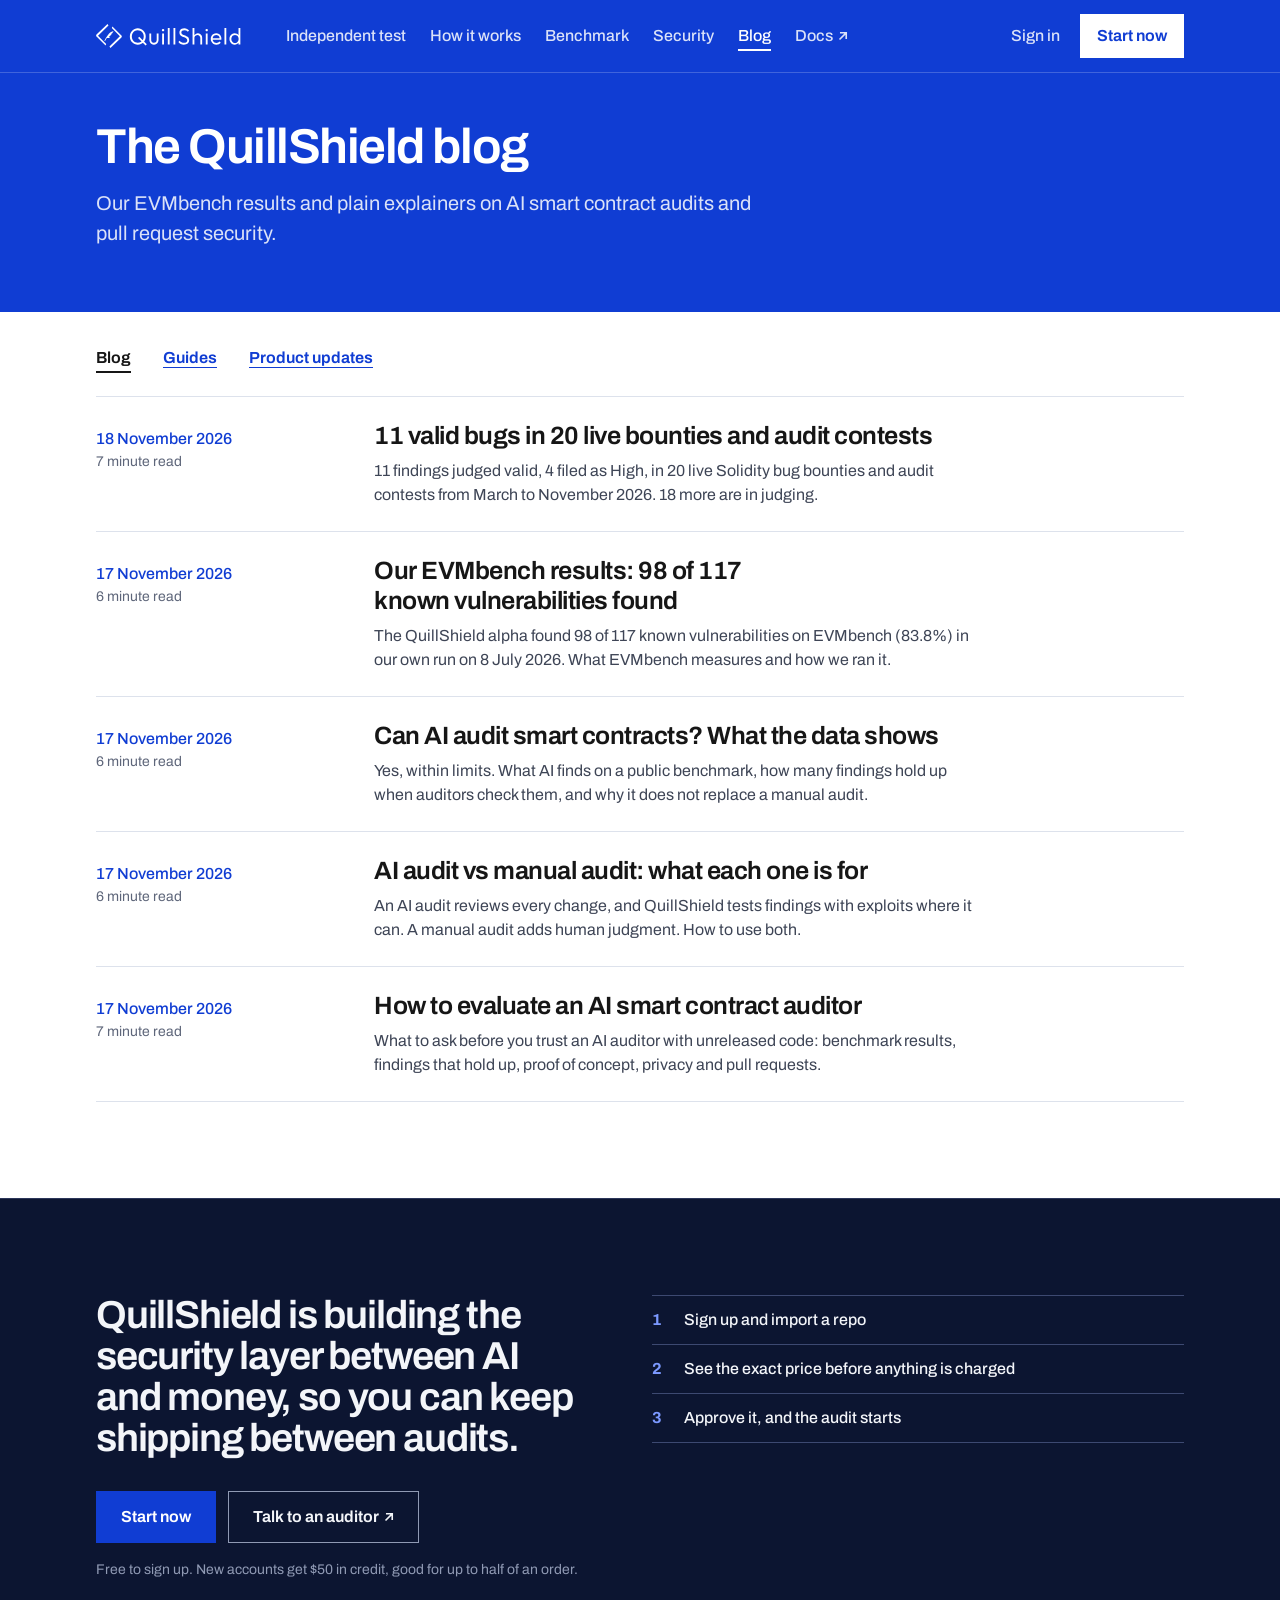
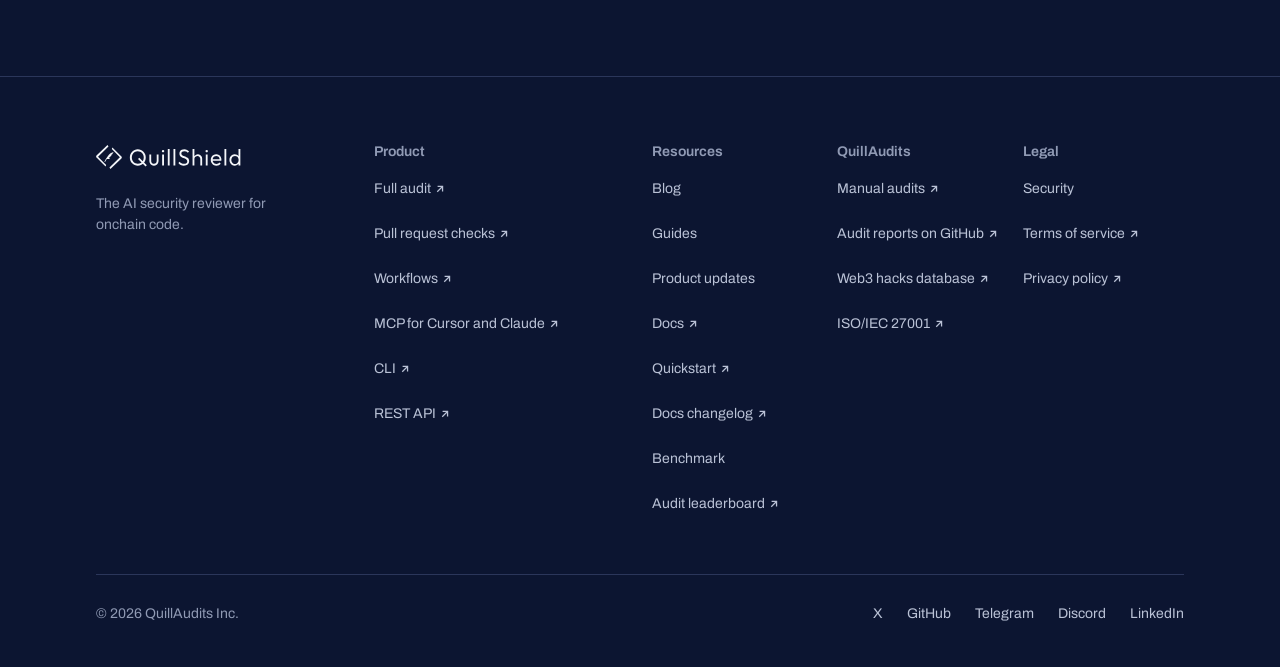
==== commit 3d43ab64: "case study title: blog" ====
--- a/blog/index.html
+++ b/blog/index.html
@@ -107,7 +107,7 @@
   <div class="wrap">
     <nav class="switch" aria-label="Blog, guides and product updates"><a class="tlink" href="../blog/" aria-current="page">Blog</a><a class="tlink" href="../guides/">Guides</a><a class="tlink" href="../updates/">Product updates</a></nav>
     <ul class="rows">
-      <li class="row rail"><p class="rail__k row__k"><time datetime="2026-11-18">18 November 2026</time> <span class="row__m">11 minute read</span></p><div class="rail__b"><h2 class="row__t"><a href="../blog/bug-bounty-and-contest-results/"><span>Valid but duplicate: QuillShield on bounties and contests</span></a></h2><p class="row__s">43 findings in 20 Solidity bug bounties and audit contests from March to November 2026. 11 valid duplicates, 9 rejected, none unique, 18 in judging.</p></div></li>
+      <li class="row rail"><p class="rail__k row__k"><time datetime="2026-11-18">18 November 2026</time> <span class="row__m">7 minute read</span></p><div class="rail__b"><h2 class="row__t"><a href="../blog/bug-bounty-and-contest-results/"><span>11 valid bugs in 20 live bounties and audit contests</span></a></h2><p class="row__s">11 findings judged valid, 4 filed as High, in 20 live Solidity bug bounties and audit contests from March to November 2026. 18 more are in judging.</p></div></li>
       <li class="row rail"><p class="rail__k row__k"><time datetime="2026-11-17">17 November 2026</time> <span class="row__m">6 minute read</span></p><div class="rail__b"><h2 class="row__t"><a href="../blog/evmbench-results/"><span>Our EVMbench results: 98&nbsp;of&nbsp;117 known vulnerabilities found</span></a></h2><p class="row__s">The QuillShield alpha found 98 of 117 known vulnerabilities on EVMbench (83.8%) in our own run on 8 July 2026. What EVMbench measures and how we ran it.</p></div></li>
       <li class="row rail"><p class="rail__k row__k"><time datetime="2026-11-17">17 November 2026</time> <span class="row__m">6 minute read</span></p><div class="rail__b"><h2 class="row__t"><a href="../blog/can-ai-audit-smart-contracts/"><span>Can AI audit smart contracts? What the data shows</span></a></h2><p class="row__s">Yes, within limits. What AI finds on a public benchmark, how many findings hold up when auditors check them, and why it does not replace a manual audit.</p></div></li>
       <li class="row rail"><p class="rail__k row__k"><time datetime="2026-11-17">17 November 2026</time> <span class="row__m">6 minute read</span></p><div class="rail__b"><h2 class="row__t"><a href="../blog/ai-audit-vs-manual-audit/"><span>AI audit vs manual audit: what each one is for</span></a></h2><p class="row__s">An AI audit reviews every change, and QuillShield tests findings with exploits where it can. A manual audit adds human judgment. How to use both.</p></div></li>
